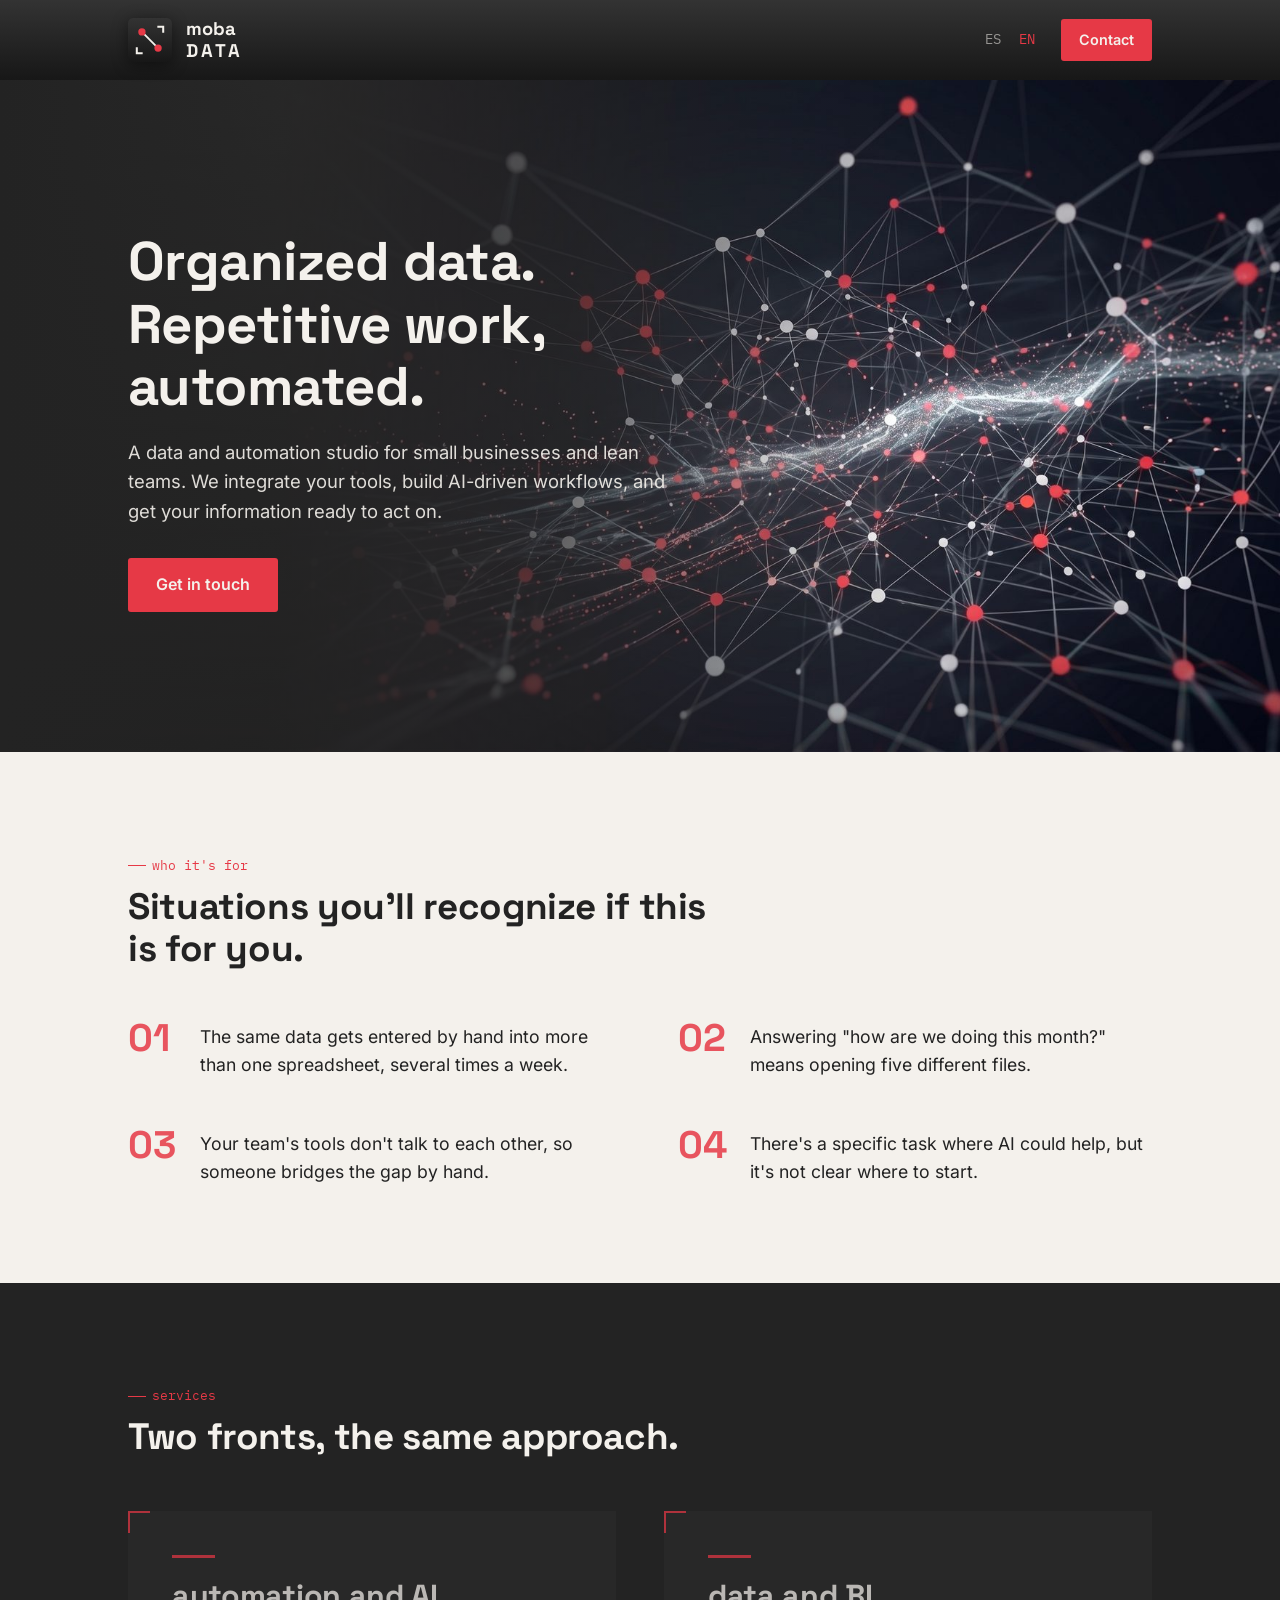
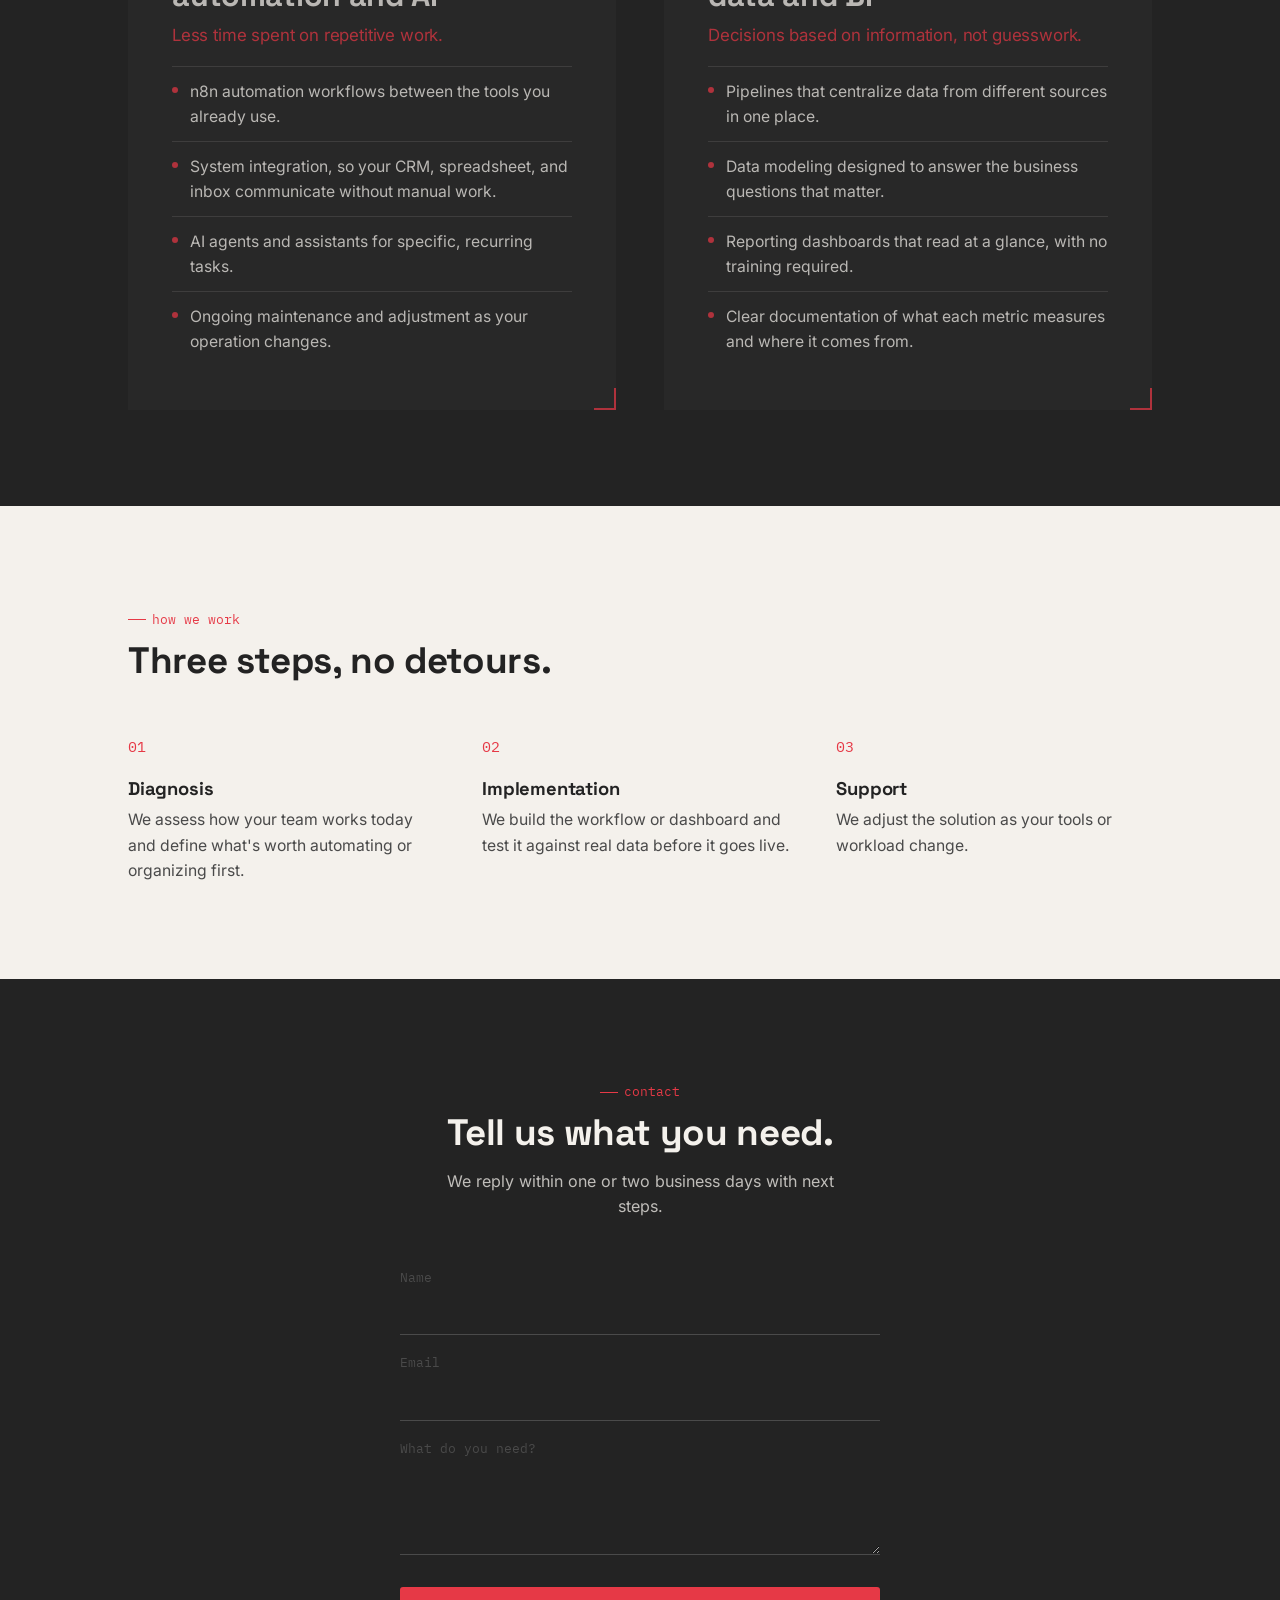
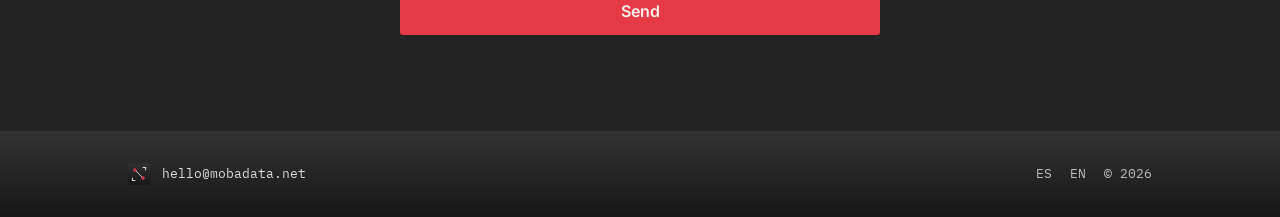
==== en/index.html @ ab628b93 "Initial commit: moba landing page" ====
<!DOCTYPE html>
<html lang="en">
<head>
<meta charset="UTF-8">
<meta name="viewport" content="width=device-width, initial-scale=1.0">
<title>moba — data and automation for small teams</title>
<meta name="description" content="Data and automation studio. n8n workflows, tool integrations, and BI dashboards for small businesses and lean teams.">
<meta property="og:title" content="moba — data and automation for small teams">
<meta property="og:description" content="We organize your data and automate the repetitive parts. Diagnosis, implementation, support.">
<meta property="og:image" content="https://mobadata.net/og-image.png">
<meta property="og:type" content="website">
<meta property="og:locale" content="en_US">
<link rel="canonical" href="https://mobadata.net/en/">
<meta property="og:url" content="https://mobadata.net/en/">
<link rel="alternate" hreflang="en" href="https://mobadata.net/en/">
<link rel="alternate" hreflang="es" href="https://mobadata.net/">
<link rel="alternate" hreflang="x-default" href="https://mobadata.net/">
<link rel="icon" type="image/svg+xml" href="/icons/favicon.svg">
<link rel="icon" type="image/png" sizes="32x32" href="/icons/favicon-32.png">
<link rel="icon" type="image/png" sizes="16x16" href="/icons/favicon-16.png">
<link rel="apple-touch-icon" sizes="180x180" href="/icons/favicon-180.png">
<link rel="stylesheet" href="/styles.css">
</head>
<body>

<header class="site-header">
  <div class="wrap">
    <a href="/en/" class="brand">
      <img src="/icons/moba-icon.svg" alt="">
      <div class="brand-text">
        <span>moba</span>
        <span class="brand-tag">DATA</span>
      </div>
    </a>
    <div class="header-right">
      <nav class="lang-switch" aria-label="Language selector">
        <a href="/">ES</a>
        <a href="/en/" class="active" aria-current="page">EN</a>
      </nav>
      <a href="#contact" class="header-cta">Contact</a>
    </div>
  </div>
</header>

<main>

  <!-- Hero -->
  <section class="hero">
    <div class="wrap">
      <div class="hero-content">
        <h1>Organized data. Repetitive work, automated.</h1>
        <p class="sub">A data and automation studio for small businesses and lean teams. We integrate your tools, build AI-driven workflows, and get your information ready to act on.</p>
        <div class="cta-row">
          <a href="#contact" class="btn-primary">Get in touch</a>
        </div>
      </div>
    </div>
  </section>

  <!-- Who it's for -->
  <section class="section" id="who-its-for">
    <div class="wrap">
      <div class="section-head">
        <span class="mono-label">who it's for</span>
        <h2>Situations you'll recognize if this is for you.</h2>
      </div>
      <div class="symptoms">
        <div class="symptom">
          <span class="num">01</span>
          <p>The same data gets entered by hand into more than one spreadsheet, several times a week.</p>
        </div>
        <div class="symptom">
          <span class="num">02</span>
          <p>Answering "how are we doing this month?" means opening five different files.</p>
        </div>
        <div class="symptom">
          <span class="num">03</span>
          <p>Your team's tools don't talk to each other, so someone bridges the gap by hand.</p>
        </div>
        <div class="symptom">
          <span class="num">04</span>
          <p>There's a specific task where AI could help, but it's not clear where to start.</p>
        </div>
      </div>
    </div>
  </section>

  <!-- Services -->
  <section class="section section-alt" id="services">
    <div class="wrap">
      <div class="section-head">
        <span class="mono-label">services</span>
        <h2>Two fronts, the same approach.</h2>
      </div>
      <div class="services">
        <div class="service-block bracketed">
          <span class="service-tag">automation and AI</span>
          <h3>Less time spent on repetitive work.</h3>
          <ul>
            <li>n8n automation workflows between the tools you already use.</li>
            <li>System integration, so your CRM, spreadsheet, and inbox communicate without manual work.</li>
            <li>AI agents and assistants for specific, recurring tasks.</li>
            <li>Ongoing maintenance and adjustment as your operation changes.</li>
          </ul>
        </div>
        <div class="service-block bracketed">
          <span class="service-tag">data and BI</span>
          <h3>Decisions based on information, not guesswork.</h3>
          <ul>
            <li>Pipelines that centralize data from different sources in one place.</li>
            <li>Data modeling designed to answer the business questions that matter.</li>
            <li>Reporting dashboards that read at a glance, with no training required.</li>
            <li>Clear documentation of what each metric measures and where it comes from.</li>
          </ul>
        </div>
      </div>
    </div>
  </section>

  <!-- How we work -->
  <section class="section" id="how-we-work">
    <div class="wrap">
      <div class="section-head">
        <span class="mono-label">how we work</span>
        <h2>Three steps, no detours.</h2>
      </div>
      <div class="steps">
        <div class="step">
          <h3>Diagnosis</h3>
          <p>We assess how your team works today and define what's worth automating or organizing first.</p>
        </div>
        <div class="step">
          <h3>Implementation</h3>
          <p>We build the workflow or dashboard and test it against real data before it goes live.</p>
        </div>
        <div class="step">
          <h3>Support</h3>
          <p>We adjust the solution as your tools or workload change.</p>
        </div>
      </div>
    </div>
  </section>

  <!-- Contact -->
  <section class="section section-alt" id="contact">
    <div class="wrap contact-grid">
      <div class="section-head">
        <span class="mono-label">contact</span>
        <h2>Tell us what you need.</h2>
        <p style="margin-top: 14px; color: var(--bone); opacity: 0.75; max-width: 42ch;">We reply within one or two business days with next steps.</p>
      </div>
      <form class="contact-form" action="https://formspree.io/f/your-form-id" method="POST">
        <div class="form-field">
          <label for="name">Name</label>
          <input type="text" id="name" name="name" required>
        </div>
        <div class="form-field">
          <label for="email">Email</label>
          <input type="email" id="email" name="email" required>
        </div>
        <div class="form-field">
          <label for="message">What do you need?</label>
          <textarea id="message" name="message" required></textarea>
        </div>
        <button type="submit" class="btn-primary">Send</button>
      </form>
    </div>
  </section>

</main>

<footer class="site-footer">
  <div class="wrap">
    <div class="footer-left">
      <img src="/icons/moba-icon.svg" alt="moba">
      <span>hello@mobadata.net</span>
    </div>
    <div class="footer-right">
      <a href="/">ES</a>
      <a href="/en/">EN</a>
      <span>© 2026</span>
    </div>
  </div>
</footer>


</body>
</html>
---- styles.css ----
/* ===================================================================
   moba — estudio de datos y automatización
   Design tokens per brand brief. Self-hosted fonts, no external calls.
=================================================================== */

@font-face {
  font-family: "Space Grotesk";
  src: url("/fonts/SpaceGrotesk-Medium.woff2") format("woff2");
  font-weight: 500;
  font-style: normal;
  font-display: swap;
}
@font-face {
  font-family: "Space Grotesk";
  src: url("/fonts/SpaceGrotesk-Bold.woff2") format("woff2");
  font-weight: 700;
  font-style: normal;
  font-display: swap;
}
@font-face {
  font-family: "Inter";
  src: url("/fonts/Inter-Regular.woff2") format("woff2");
  font-weight: 400;
  font-style: normal;
  font-display: swap;
}
@font-face {
  font-family: "Inter";
  src: url("/fonts/Inter-Semibold.woff2") format("woff2");
  font-weight: 600;
  font-style: normal;
  font-display: swap;
}
@font-face {
  font-family: "IBM Plex Mono";
  src: url("/fonts/IBMPlexMono-Regular.woff2") format("woff2");
  font-weight: 400;
  font-style: normal;
  font-display: swap;
}

:root {
  --carbon: #232323;
  --grad-top: #333333;
  --grad-bottom: #171717;
  --bone: #F4F1EC;
  --red: #E63946;
  --red-hover: #C1121F;
  --gray: #4A4A4A;

  --font-display: "Space Grotesk", sans-serif;
  --font-body: "Inter", sans-serif;
  --font-mono: "IBM Plex Mono", monospace;

  --max-w: 1120px;
  --pad: clamp(20px, 5vw, 48px);
}

*, *::before, *::after { box-sizing: border-box; }

html {
  scroll-behavior: smooth;
}

@media (prefers-reduced-motion: reduce) {
  html { scroll-behavior: auto; }
  *, *::before, *::after {
    animation-duration: 0.01ms !important;
    animation-iteration-count: 1 !important;
    transition-duration: 0.01ms !important;
    scroll-behavior: auto !important;
  }
}

body {
  margin: 0;
  background: var(--bone);
  color: var(--carbon);
  font-family: var(--font-body);
  font-weight: 400;
  line-height: 1.6;
  -webkit-font-smoothing: antialiased;
}

h1, h2, h3 {
  font-family: var(--font-display);
  font-weight: 700;
  line-height: 1.15;
  margin: 0;
  letter-spacing: -0.01em;
}

p { margin: 0; }

a {
  color: inherit;
  text-decoration: none;
}

img, svg { display: block; max-width: 100%; }

button {
  font-family: inherit;
  cursor: pointer;
}

.wrap {
  max-width: var(--max-w);
  margin: 0 auto;
  padding-left: var(--pad);
  padding-right: var(--pad);
}

.mono-label {
  font-family: var(--font-mono);
  font-size: 0.8rem;
  color: var(--red);
  display: inline-flex;
  align-items: center;
  gap: 0.5em;
}

.mono-label::before {
  content: "";
  width: 1.4em;
  height: 1px;
  background: var(--red);
  display: inline-block;
}

/* ---------- corner-bracket device ----------
   Echoes the icon's own corner brackets. Used to frame
   key blocks instead of card borders/shadows. */
.bracketed {
  position: relative;
  padding: clamp(28px, 4vw, 44px);
}
.bracketed::before,
.bracketed::after {
  content: "";
  position: absolute;
  width: 22px;
  height: 22px;
  border: 2px solid var(--red);
  transition: border-color 0.2s ease;
}
.bracketed::before {
  top: 0;
  left: 0;
  border-right: none;
  border-bottom: none;
}
.bracketed::after {
  bottom: 0;
  right: 0;
  border-left: none;
  border-top: none;
}

/* ---------- header ---------- */
.site-header {
  background: linear-gradient(180deg, var(--grad-top), var(--grad-bottom));
  color: var(--bone);
  position: sticky;
  top: 0;
  z-index: 40;
}

.site-header .wrap {
  display: flex;
  align-items: center;
  justify-content: space-between;
  padding-top: 18px;
  padding-bottom: 18px;
}

.brand {
  display: flex;
  align-items: center;
  gap: 14px;
}

.brand img {
  width: 44px;
  height: 44px;
  filter: drop-shadow(0 3px 8px rgba(0, 0, 0, 0.45));
}

.brand-text {
  display: flex;
  flex-direction: column;
  line-height: 1.1;
}

.brand-text span {
  font-family: var(--font-display);
  font-weight: 700;
  font-size: 1.15rem;
  color: var(--bone);
}

.brand-tag {
  font-family: var(--font-mono);
  font-weight: 400;
  font-size: 0.62rem;
  letter-spacing: 0.16em;
  color: var(--red);
  margin-top: 2px;
}

.header-right {
  display: flex;
  align-items: center;
  gap: 20px;
}

.lang-switch {
  font-family: var(--font-mono);
  font-size: 0.85rem;
  display: flex;
  gap: 6px;
  color: var(--bone);
}

.lang-switch a {
  padding: 2px 6px;
  opacity: 0.55;
  transition: opacity 0.15s;
}

.lang-switch a.active {
  opacity: 1;
  color: var(--red);
}

.lang-switch a:hover { opacity: 1; }

.header-cta {
  font-family: var(--font-body);
  font-weight: 600;
  font-size: 0.9rem;
  background: var(--red);
  color: var(--bone);
  padding: 9px 18px;
  border-radius: 3px;
  transition: background 0.15s;
  white-space: nowrap;
}

.header-cta:hover { background: var(--red-hover); }

/* ---------- hero ---------- */
.hero {
  background-color: var(--carbon);
  background-image:
    linear-gradient(90deg, var(--carbon) 0%, rgba(35,35,35,0.55) 45%, rgba(35,35,35,0) 70%),
    url('/images/hero-bg.jpg');
  background-size: cover;
  background-position: center right;
  background-repeat: no-repeat;
  color: var(--bone);
  padding: clamp(72px, 12vw, 150px) 0 clamp(80px, 11vw, 150px);
  min-height: clamp(420px, 60vw, 640px);
  display: flex;
  align-items: center;
}

.hero .wrap {
  width: 100%;
}

.hero-content {
  max-width: 640px;
}

.hero h1 {
  font-size: clamp(2.1rem, 4.6vw, 3.4rem);
  color: var(--bone);
  max-width: 15ch;
}

.hero .sub {
  margin-top: 20px;
  font-size: 1.15rem;
  color: var(--bone);
  opacity: 0.9;
  max-width: 46ch;
  font-weight: 400;
}

.hero .cta-row {
  margin-top: 32px;
  display: flex;
  gap: 16px;
  flex-wrap: wrap;
}

.btn-primary {
  background: var(--red);
  color: var(--bone);
  font-family: var(--font-body);
  font-weight: 600;
  font-size: 1rem;
  padding: 14px 28px;
  border-radius: 3px;
  border: none;
  display: inline-block;
  transition: background 0.15s;
}

.btn-primary:hover { background: var(--red-hover); }

@media (max-width: 720px) {
  .hero {
    background-image:
      linear-gradient(180deg, rgba(35,35,35,0.35) 0%, var(--carbon) 78%),
      url('/images/hero-bg-mobile.jpg');
    background-position: center top;
    min-height: unset;
    padding-top: clamp(48px, 14vw, 80px);
  }
  .hero-content { max-width: 100%; }
}

/* ---------- generic section ---------- */
.section {
  padding: clamp(56px, 8vw, 96px) 0;
}

.section-head {
  max-width: 60ch;
  margin-bottom: clamp(32px, 5vw, 52px);
}

.section-head h2 {
  font-size: clamp(1.6rem, 3.2vw, 2.3rem);
  margin-top: 10px;
}

.section-alt {
  background: var(--carbon);
  color: var(--bone);
}

.section-alt .mono-label { color: var(--red); }

/* ---------- para quién es ---------- */
.symptoms {
  display: grid;
  grid-template-columns: repeat(2, 1fr);
  gap: clamp(28px, 4vw, 56px) clamp(40px, 6vw, 80px);
}

.symptom {
  position: relative;
  padding-left: clamp(52px, 6vw, 72px);
}

.symptom p {
  font-size: 1.1rem;
  line-height: 1.6;
  color: var(--carbon);
}

.symptom .num {
  font-family: var(--font-display);
  font-weight: 700;
  color: var(--red);
  font-size: clamp(1.8rem, 3vw, 2.4rem);
  line-height: 1;
  position: absolute;
  left: 0;
  top: -0.1em;
  opacity: 0.85;
}

@media (max-width: 640px) {
  .symptoms { grid-template-columns: 1fr; gap: 32px; }
}

/* ---------- servicios ---------- */
.services {
  display: grid;
  grid-template-columns: 1fr 1fr;
  gap: clamp(28px, 4vw, 48px);
}

.service-block {
  background: #2a2a2a;
  color: var(--bone);
  opacity: 0.72;
  transition: opacity 0.2s ease, background-color 0.2s ease, transform 0.2s ease;
}

.services:hover .service-block {
  opacity: 0.55;
}

.services .service-block:hover {
  opacity: 1;
  background: #333333;
  transform: translateY(-2px);
}

.service-block:hover::before,
.service-block:hover::after {
  border-color: var(--red-hover);
}

.service-block .service-tag {
  font-family: var(--font-display);
  font-weight: 700;
  font-size: clamp(1.5rem, 2.4vw, 1.9rem);
  color: var(--bone);
  display: block;
  margin-bottom: 6px;
  letter-spacing: -0.01em;
}

.service-block .service-tag::before {
  content: "";
  width: 1.4em;
  height: 3px;
  background: var(--red);
  display: block;
  margin-bottom: 14px;
}

.service-block h3 {
  font-size: 1.05rem;
  font-weight: 500;
  font-family: var(--font-body);
  color: var(--red);
  margin-bottom: 4px;
}

.service-block ul {
  list-style: none;
  margin: 20px 0 0;
  padding: 0;
}

.service-block li {
  padding: 12px 0;
  border-top: 1px solid rgba(244, 241, 236, 0.15);
  font-size: 0.98rem;
  display: flex;
  gap: 12px;
}

.service-block li::before {
  content: "";
  width: 6px;
  height: 6px;
  border-radius: 50%;
  background: var(--red);
  flex-shrink: 0;
  margin-top: 8px;
}

@media (max-width: 800px) {
  .services { grid-template-columns: 1fr; }
}

/* ---------- cómo se trabaja ---------- */
.steps {
  display: grid;
  grid-template-columns: repeat(3, 1fr);
  gap: clamp(24px, 3vw, 40px);
  counter-reset: step;
}

.step {
  position: relative;
  padding-top: 44px;
}

.step::before {
  counter-increment: step;
  content: counter(step, decimal-leading-zero);
  font-family: var(--font-mono);
  color: var(--red);
  font-size: 0.95rem;
  position: absolute;
  top: 0;
  left: 0;
}

.step h3 {
  font-size: 1.15rem;
  margin-bottom: 8px;
}

.step p { color: var(--gray); font-size: 0.98rem; }

@media (max-width: 720px) {
  .steps { grid-template-columns: 1fr; gap: 28px; }
}

/* ---------- contacto ---------- */
.contact-grid {
  display: flex;
  flex-direction: column;
  align-items: center;
  text-align: center;
}

.contact-grid .section-head {
  margin-bottom: clamp(32px, 5vw, 48px);
  max-width: 60ch;
}

.contact-grid .section-head p {
  margin-left: auto;
  margin-right: auto;
}

.contact-form {
  max-width: 480px;
  width: 100%;
  text-align: left;
}

.form-field {
  margin-bottom: 18px;
}

.form-field label {
  display: block;
  font-family: var(--font-mono);
  font-size: 0.8rem;
  color: var(--gray);
  margin-bottom: 6px;
}

.form-field input,
.form-field textarea {
  width: 100%;
  background: transparent;
  border: none;
  border-bottom: 1px solid var(--gray);
  padding: 10px 2px;
  font-family: var(--font-body);
  font-size: 1rem;
  color: var(--carbon);
  border-radius: 0;
}

.form-field textarea { min-height: 90px; resize: vertical; }

.form-field input:focus,
.form-field textarea:focus {
  outline: none;
  border-bottom-color: var(--red);
}

.contact-form .btn-primary {
  margin-top: 6px;
  border: none;
  width: 100%;
}

/* ---------- footer ---------- */
.site-footer {
  background: linear-gradient(180deg, var(--grad-top), var(--grad-bottom));
  color: var(--bone);
  padding: 32px 0;
}

.site-footer .wrap {
  display: flex;
  align-items: center;
  justify-content: space-between;
  flex-wrap: wrap;
  gap: 16px;
  font-family: var(--font-mono);
  font-size: 0.82rem;
}

.footer-left {
  display: flex;
  align-items: center;
  gap: 12px;
  opacity: 0.9;
}

.footer-left img { width: 22px; height: 22px; }

.footer-right {
  display: flex;
  align-items: center;
  gap: 18px;
  opacity: 0.75;
}

.footer-right a:hover { color: var(--red); opacity: 1; }

/* ---------- focus states ---------- */
a:focus-visible,
button:focus-visible,
summary:focus-visible,
input:focus-visible,
textarea:focus-visible {
  outline: 2px solid var(--red);
  outline-offset: 2px;
}
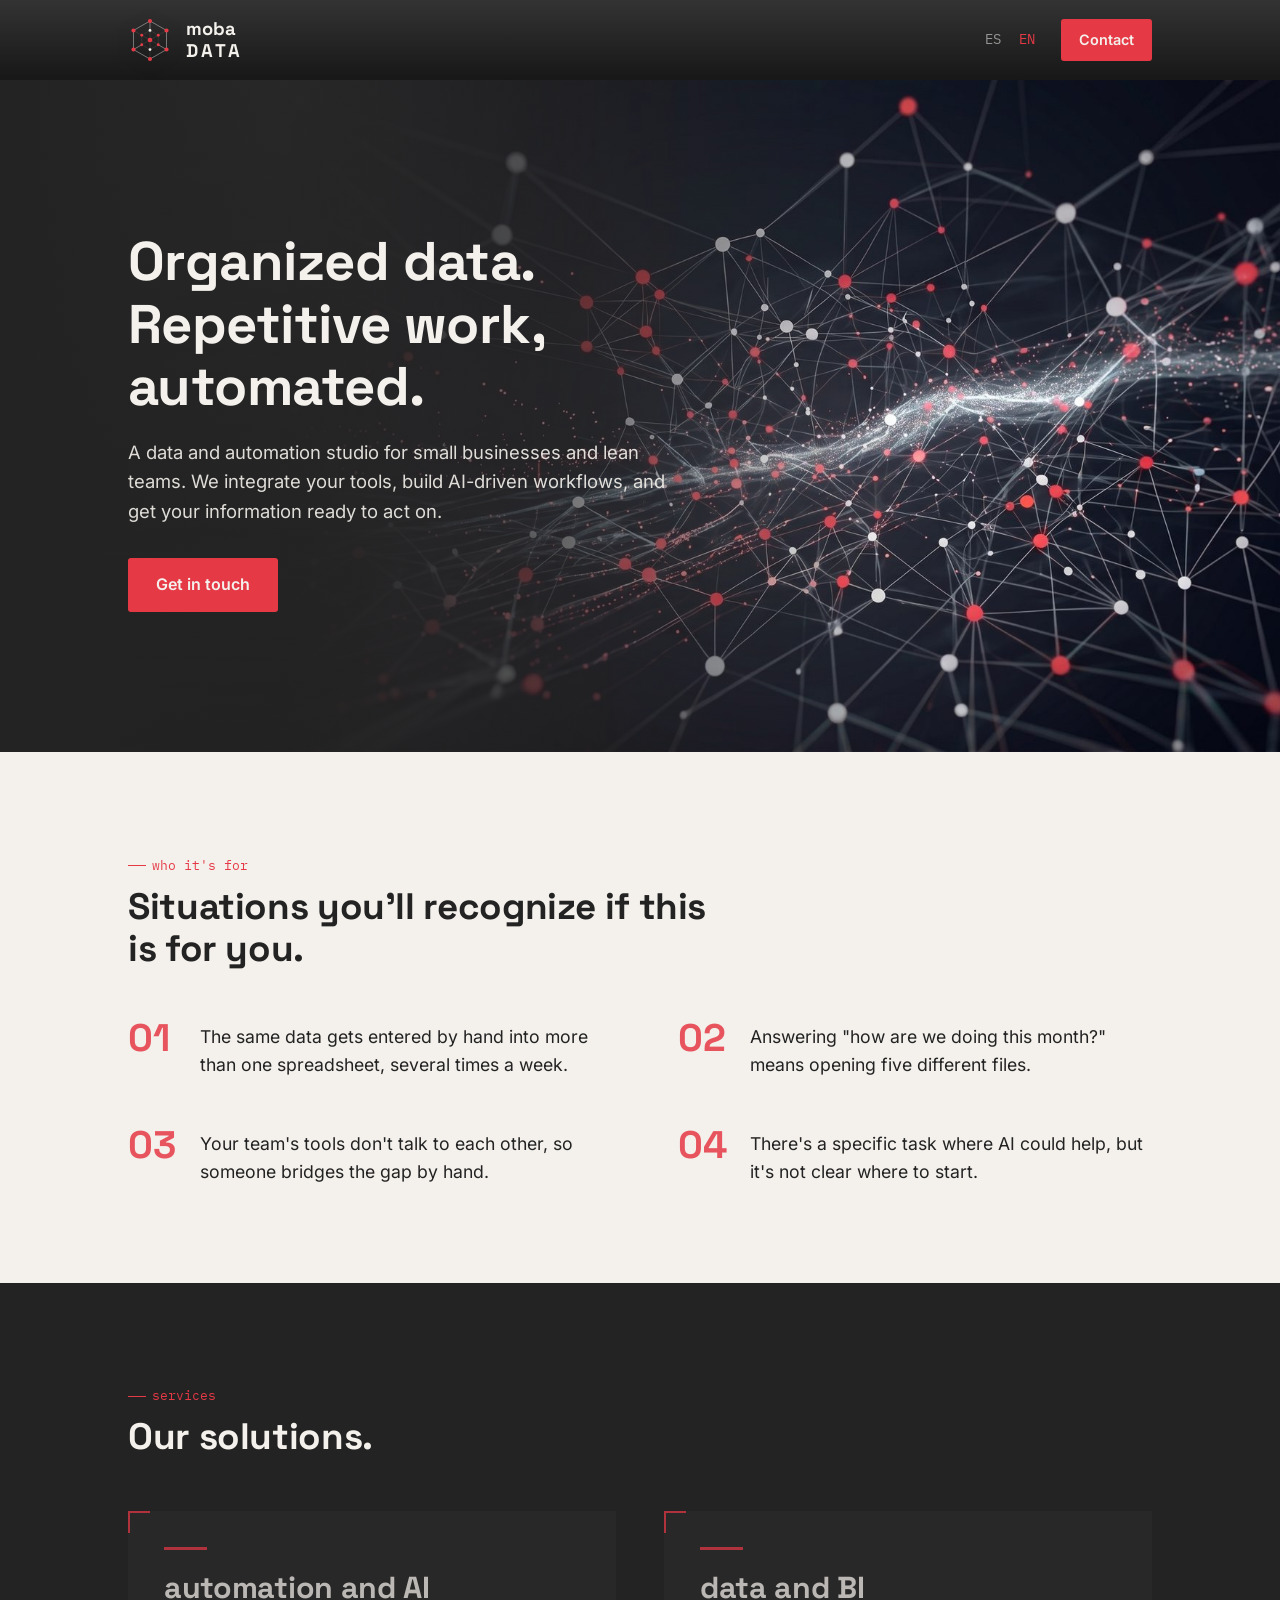
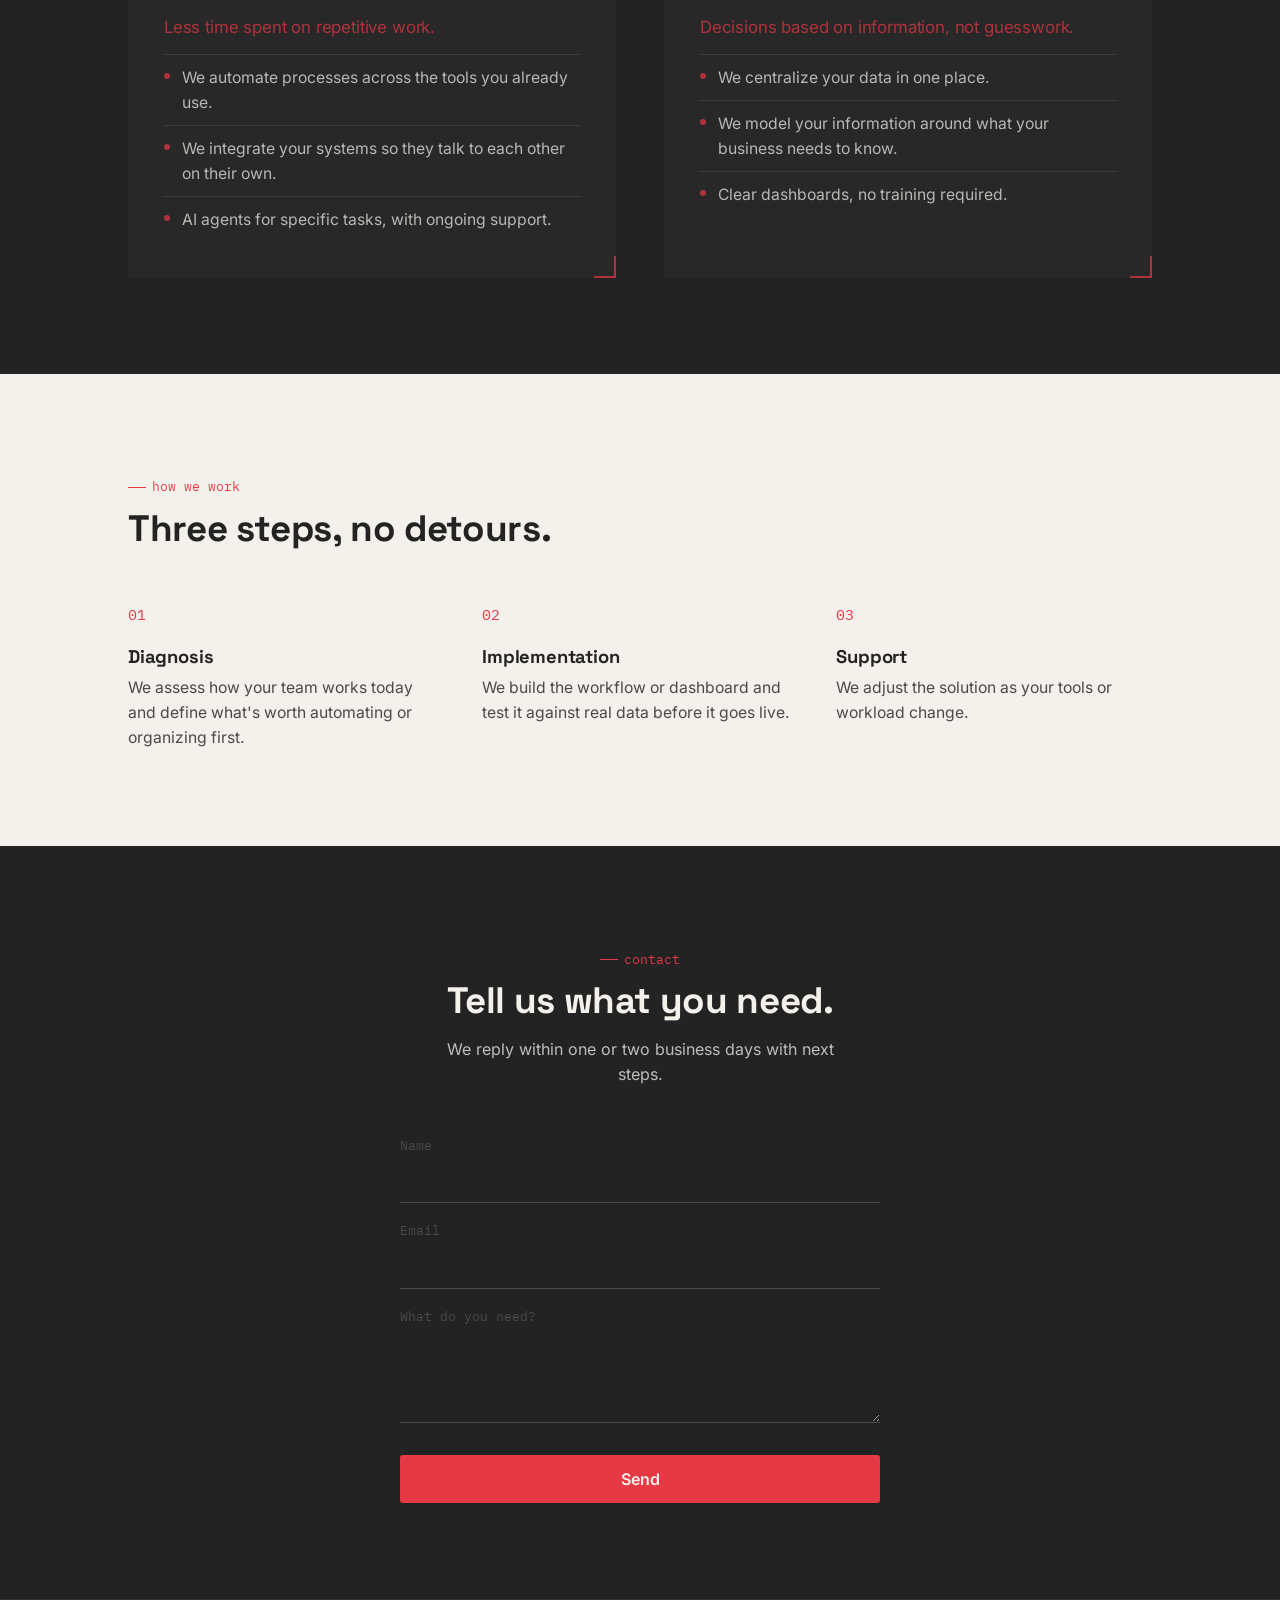
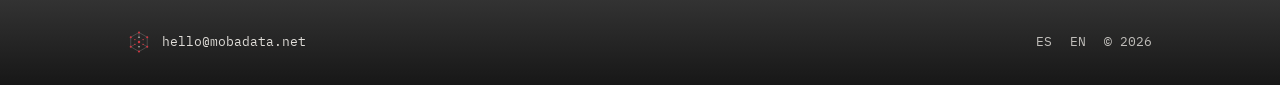
==== commit 1dc4007c: "Rework services copy: succinct, tool-agnostic; tighten card layout" ====
--- a/en/index.html
+++ b/en/index.html
@@ -90,27 +90,25 @@
     <div class="wrap">
       <div class="section-head">
         <span class="mono-label">services</span>
-        <h2>Two fronts, the same approach.</h2>
+        <h2>Our solutions.</h2>
       </div>
       <div class="services">
         <div class="service-block bracketed">
           <span class="service-tag">automation and AI</span>
           <h3>Less time spent on repetitive work.</h3>
           <ul>
-            <li>n8n automation workflows between the tools you already use.</li>
-            <li>System integration, so your CRM, spreadsheet, and inbox communicate without manual work.</li>
-            <li>AI agents and assistants for specific, recurring tasks.</li>
-            <li>Ongoing maintenance and adjustment as your operation changes.</li>
+            <li>We automate processes across the tools you already use.</li>
+            <li>We integrate your systems so they talk to each other on their own.</li>
+            <li>AI agents for specific tasks, with ongoing support.</li>
           </ul>
         </div>
         <div class="service-block bracketed">
           <span class="service-tag">data and BI</span>
           <h3>Decisions based on information, not guesswork.</h3>
           <ul>
-            <li>Pipelines that centralize data from different sources in one place.</li>
-            <li>Data modeling designed to answer the business questions that matter.</li>
-            <li>Reporting dashboards that read at a glance, with no training required.</li>
-            <li>Clear documentation of what each metric measures and where it comes from.</li>
+            <li>We centralize your data in one place.</li>
+            <li>We model your information around what your business needs to know.</li>
+            <li>Clear dashboards, no training required.</li>
           </ul>
         </div>
       </div>
--- a/styles.css
+++ b/styles.css
@@ -389,6 +389,7 @@
   background: #2a2a2a;
   color: var(--bone);
   opacity: 0.72;
+  padding: clamp(24px, 3.2vw, 36px);
   transition: opacity 0.2s ease, background-color 0.2s ease, transform 0.2s ease;
 }
 
@@ -436,12 +437,12 @@
 
 .service-block ul {
   list-style: none;
-  margin: 20px 0 0;
+  margin: 16px 0 0;
   padding: 0;
 }
 
 .service-block li {
-  padding: 12px 0;
+  padding: 10px 0;
   border-top: 1px solid rgba(244, 241, 236, 0.15);
   font-size: 0.98rem;
   display: flex;
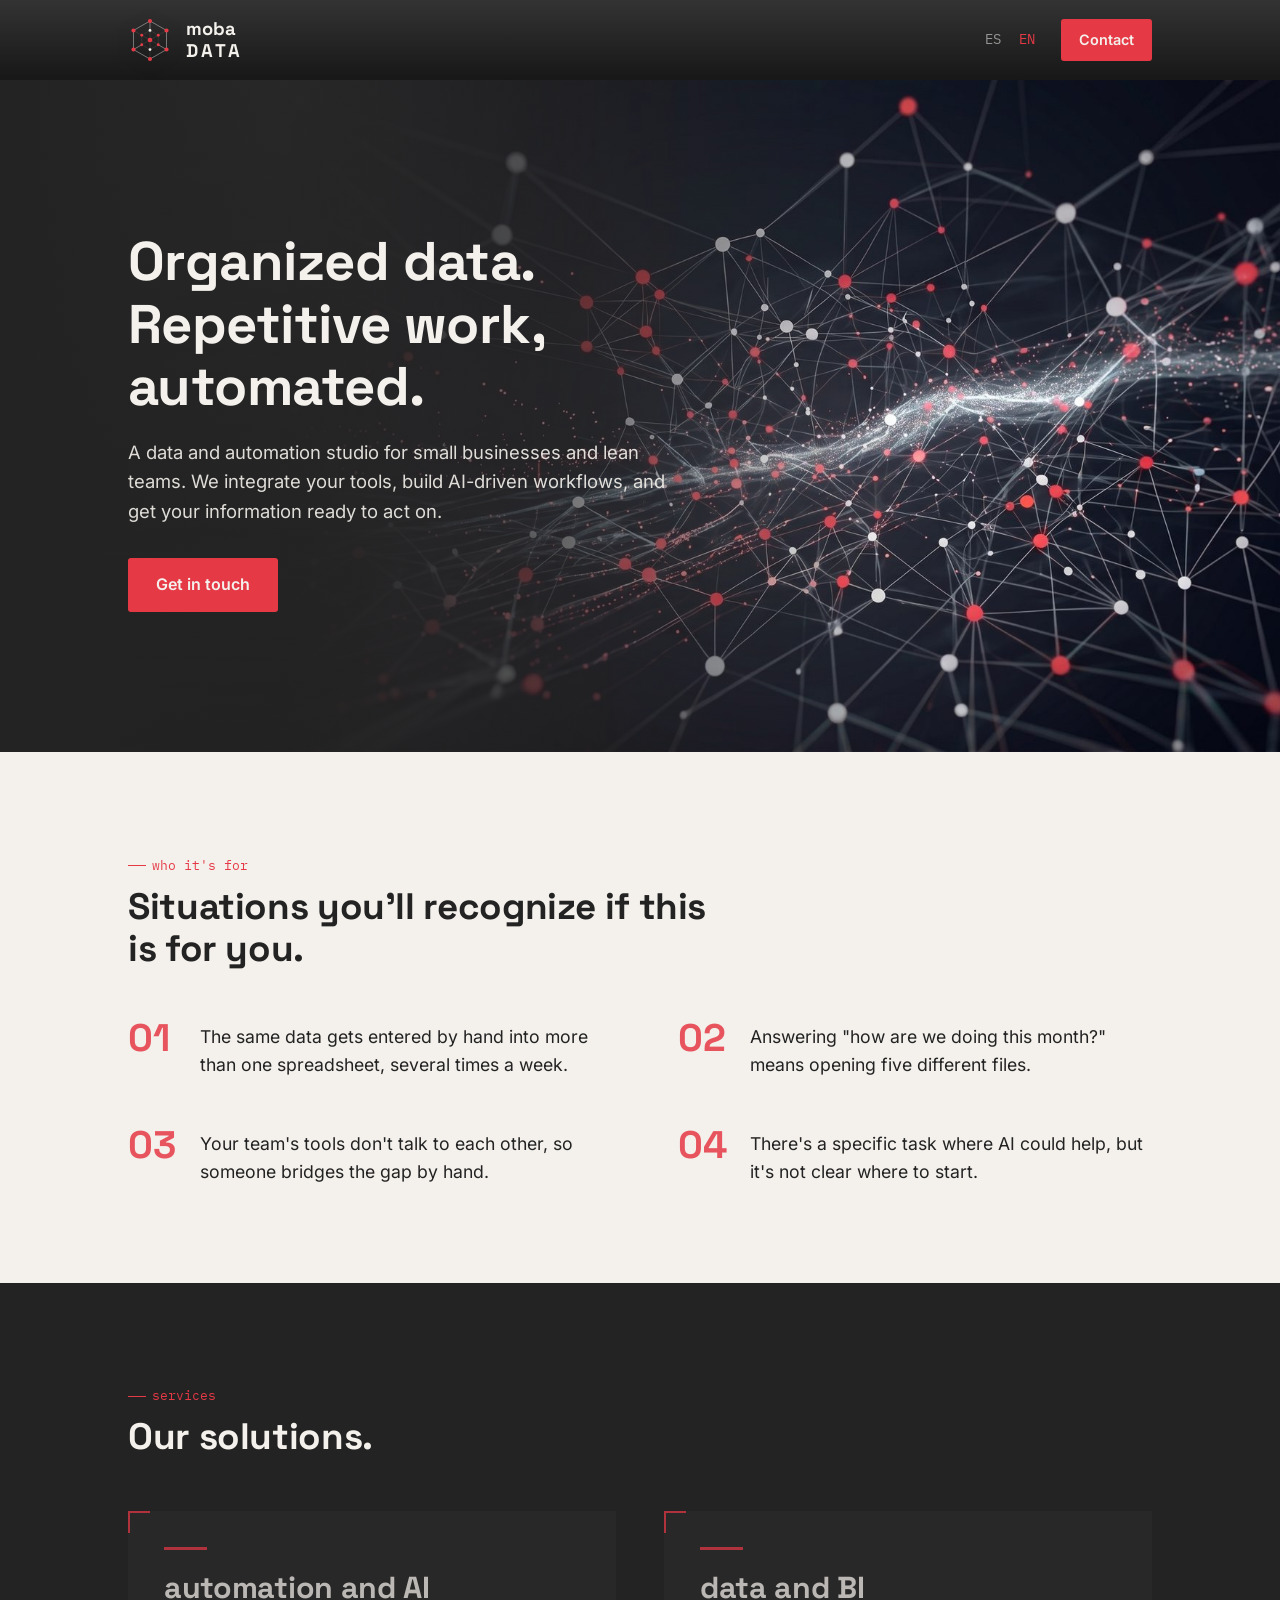
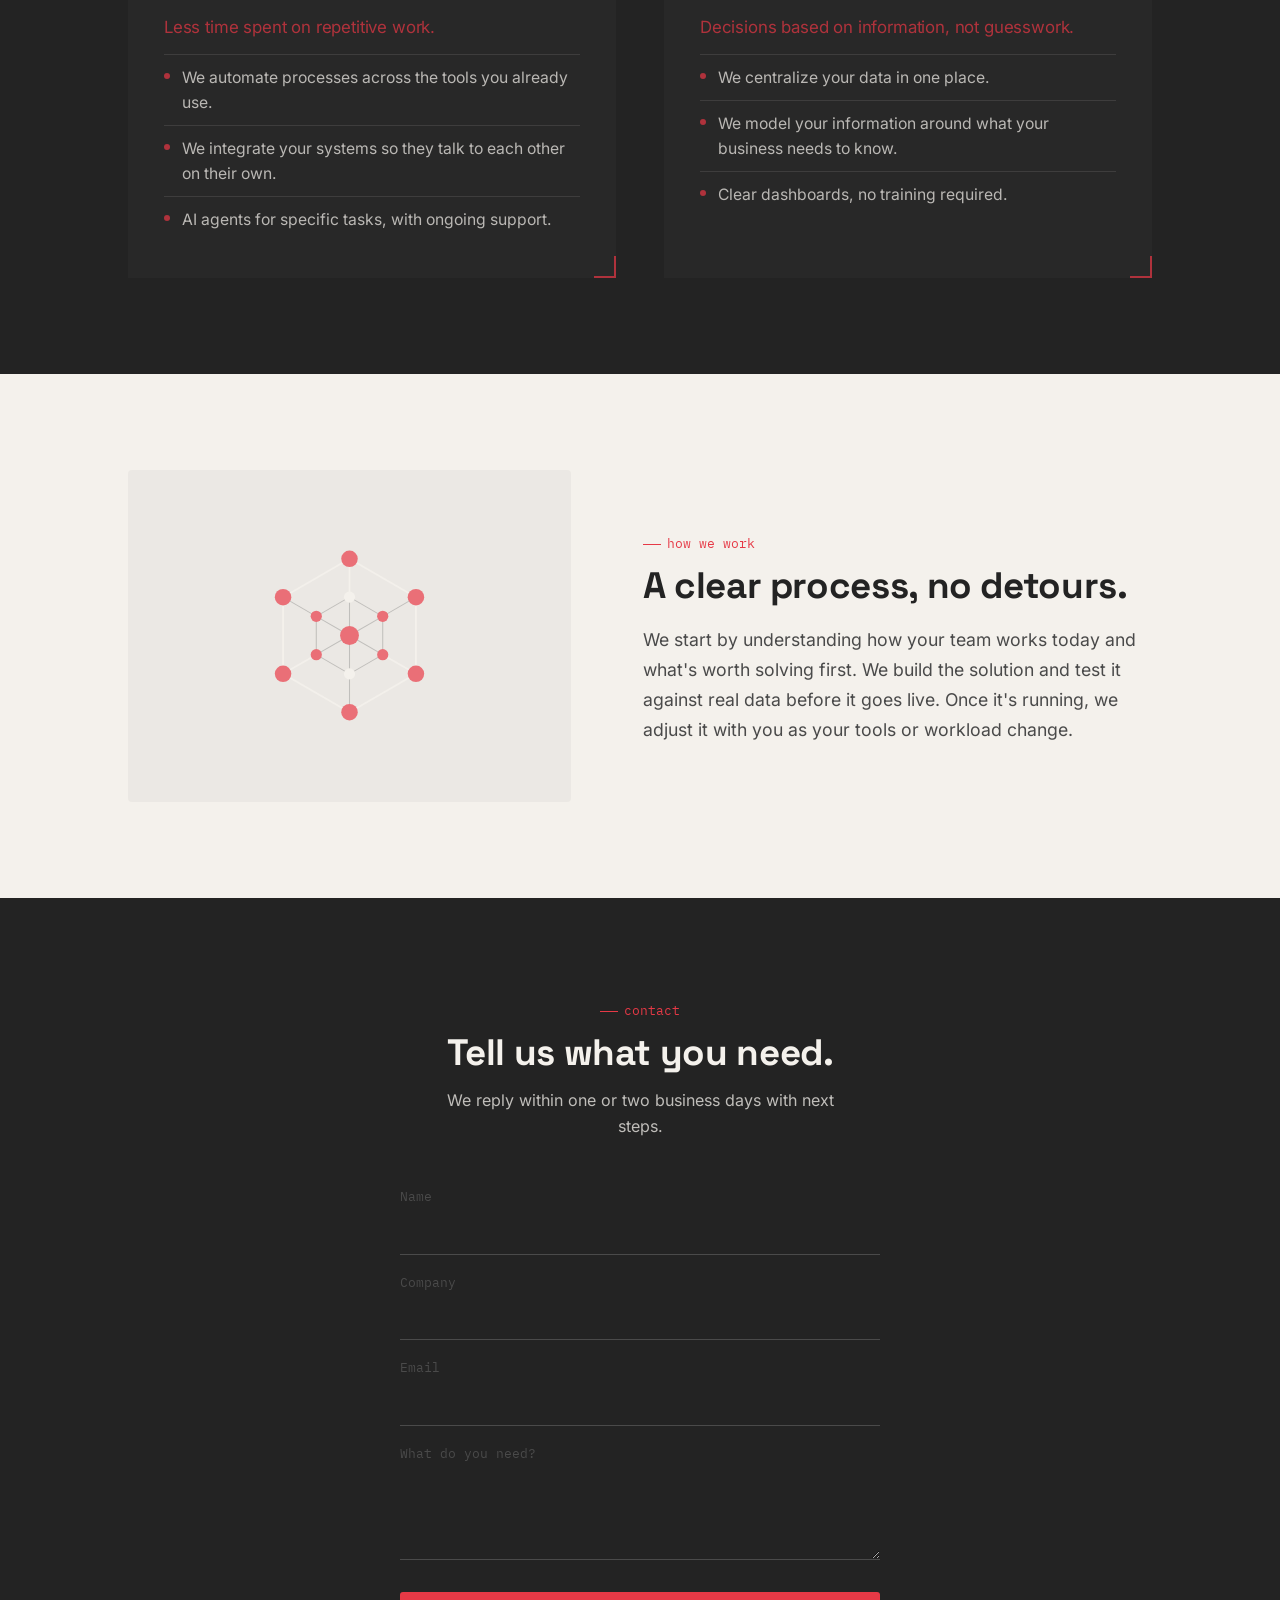
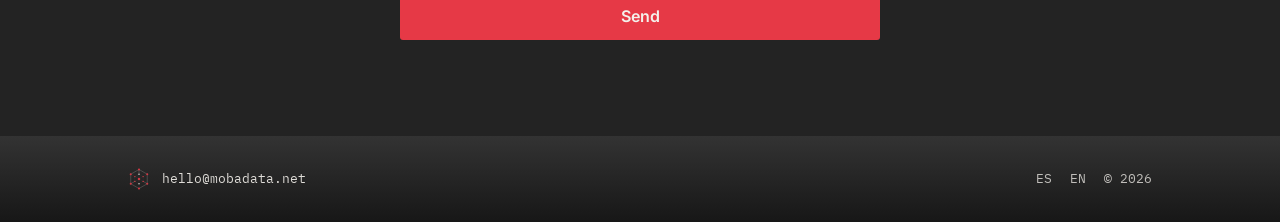
==== commit 01fbcfdb: "Add company field to contact form; rework 'how we work' into two-column layout with placeholder for " ====
--- a/en/index.html
+++ b/en/index.html
@@ -118,22 +118,12 @@
   <!-- How we work -->
   <section class="section" id="how-we-work">
     <div class="wrap">
-      <div class="section-head">
-        <span class="mono-label">how we work</span>
-        <h2>Three steps, no detours.</h2>
-      </div>
-      <div class="steps">
-        <div class="step">
-          <h3>Diagnosis</h3>
-          <p>We assess how your team works today and define what's worth automating or organizing first.</p>
-        </div>
-        <div class="step">
-          <h3>Implementation</h3>
-          <p>We build the workflow or dashboard and test it against real data before it goes live.</p>
-        </div>
-        <div class="step">
-          <h3>Support</h3>
-          <p>We adjust the solution as your tools or workload change.</p>
+      <div class="process">
+        <div class="process-media" aria-hidden="true"><!-- swap for an <img> once the image is in --></div>
+        <div class="process-copy">
+          <span class="mono-label">how we work</span>
+          <h2>A clear process, no detours.</h2>
+          <p>We start by understanding how your team works today and what's worth solving first. We build the solution and test it against real data before it goes live. Once it's running, we adjust it with you as your tools or workload change.</p>
         </div>
       </div>
     </div>
@@ -151,6 +141,10 @@
         <div class="form-field">
           <label for="name">Name</label>
           <input type="text" id="name" name="name" required>
+        </div>
+        <div class="form-field">
+          <label for="company">Company</label>
+          <input type="text" id="company" name="company" required>
         </div>
         <div class="form-field">
           <label for="email">Email</label>
--- a/styles.css
+++ b/styles.css
@@ -464,38 +464,38 @@
 }
 
 /* ---------- cómo se trabaja ---------- */
-.steps {
+.process {
   display: grid;
-  grid-template-columns: repeat(3, 1fr);
-  gap: clamp(24px, 3vw, 40px);
-  counter-reset: step;
-}
-
-.step {
-  position: relative;
-  padding-top: 44px;
-}
-
-.step::before {
-  counter-increment: step;
-  content: counter(step, decimal-leading-zero);
-  font-family: var(--font-mono);
-  color: var(--red);
-  font-size: 0.95rem;
-  position: absolute;
-  top: 0;
-  left: 0;
-}
-
-.step h3 {
-  font-size: 1.15rem;
-  margin-bottom: 8px;
-}
-
-.step p { color: var(--gray); font-size: 0.98rem; }
-
-@media (max-width: 720px) {
-  .steps { grid-template-columns: 1fr; gap: 28px; }
+  grid-template-columns: 1fr 1.15fr;
+  gap: clamp(32px, 6vw, 72px);
+  align-items: center;
+}
+
+.process-media {
+  aspect-ratio: 4 / 3;
+  border-radius: 4px;
+  background:
+    url('/icons/moba-icon.svg') center / 40% no-repeat,
+    rgba(35, 35, 35, 0.05);
+  opacity: 0.7;
+}
+
+.process-copy h2 {
+  font-size: clamp(1.6rem, 3.2vw, 2.3rem);
+  margin-top: 10px;
+}
+
+.process-copy p {
+  margin-top: 18px;
+  font-size: 1.1rem;
+  line-height: 1.7;
+  color: var(--gray);
+  max-width: 56ch;
+}
+
+@media (max-width: 800px) {
+  .process { grid-template-columns: 1fr; }
+  .process-media { order: -1; }
 }
 
 /* ---------- contacto ---------- */
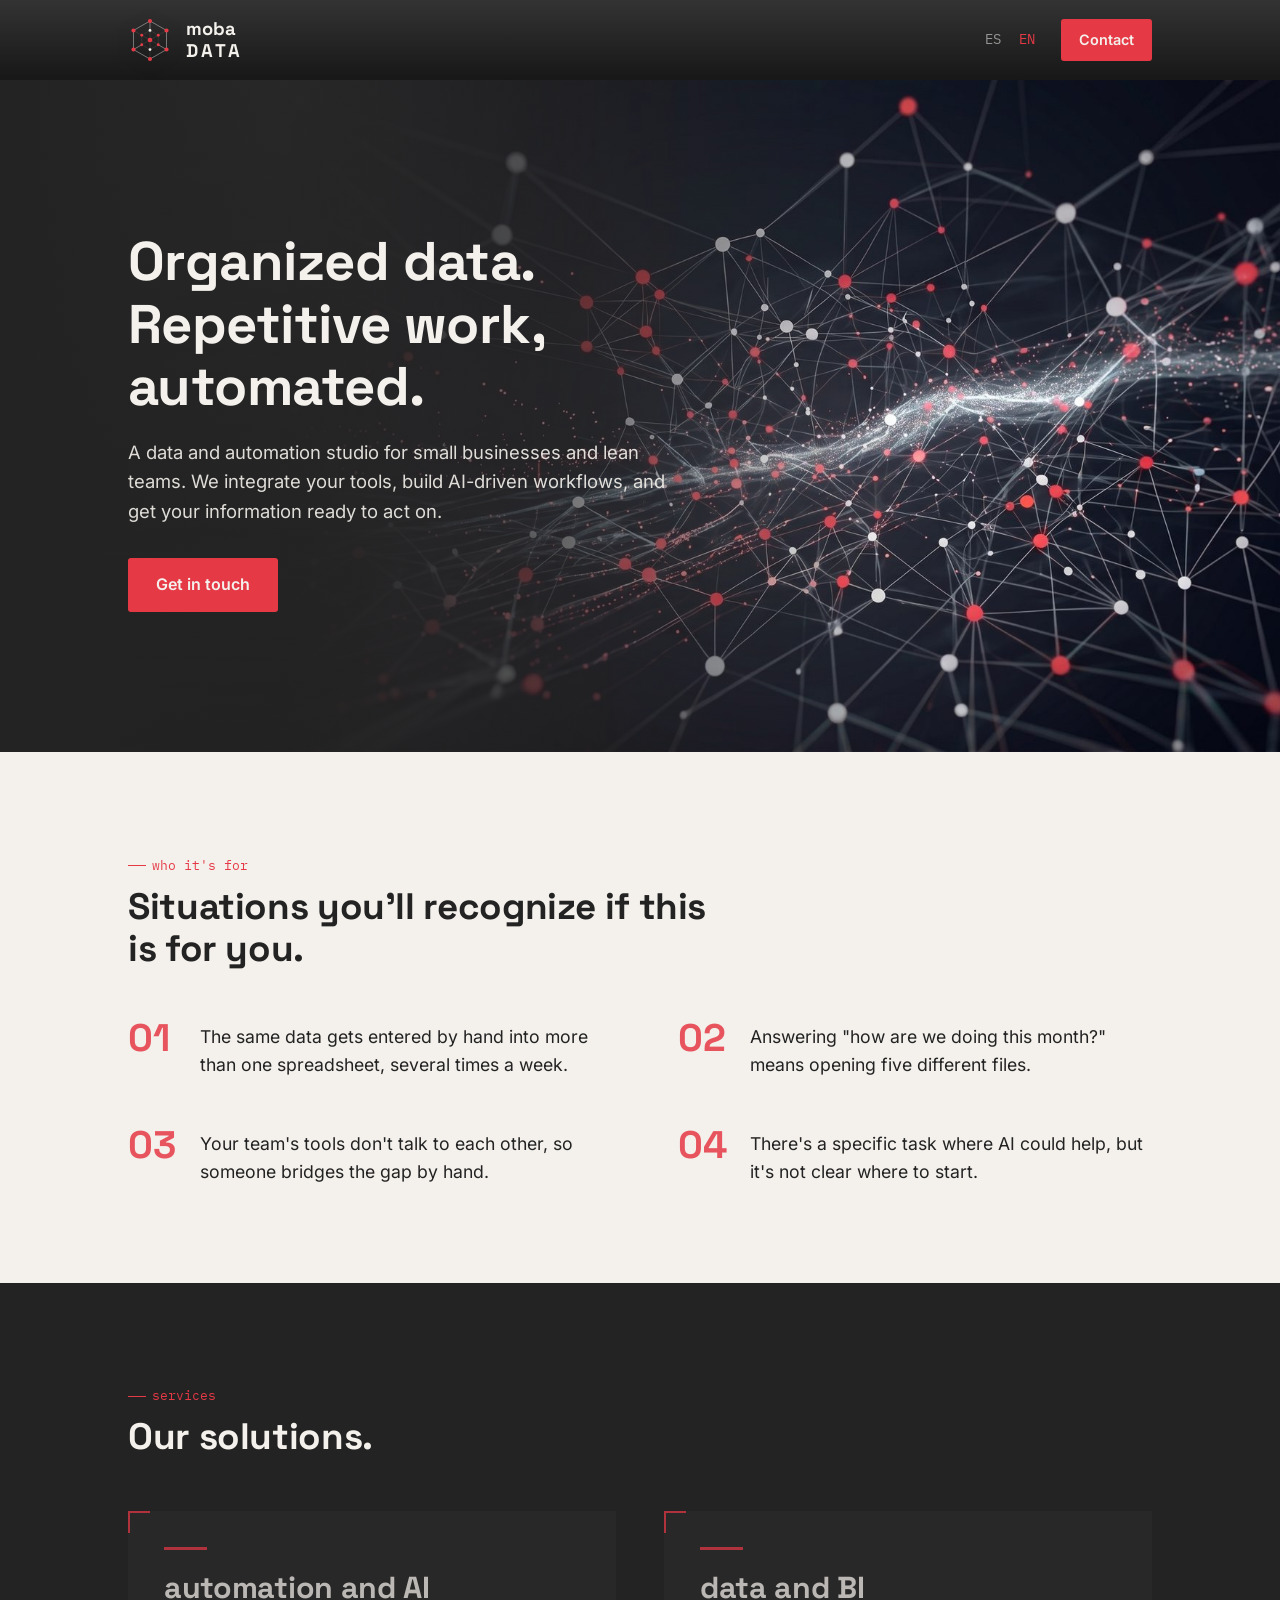
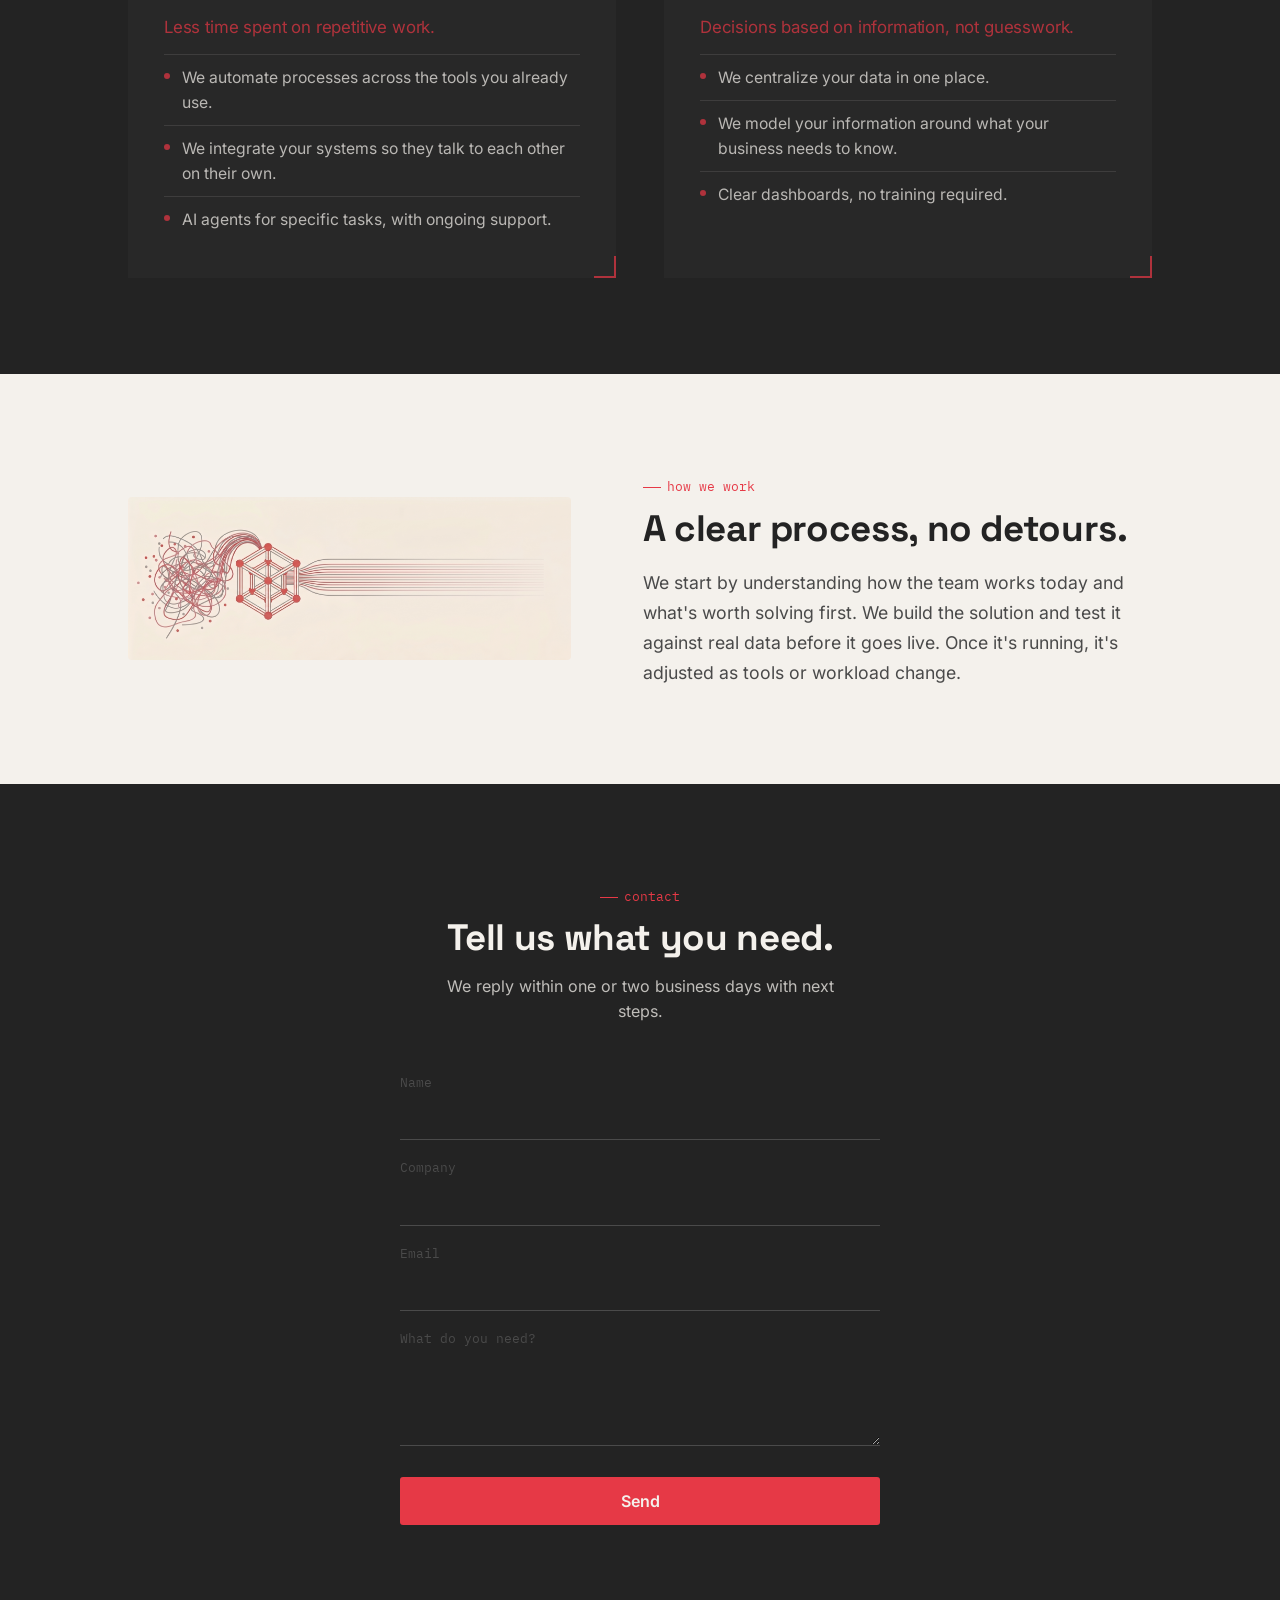
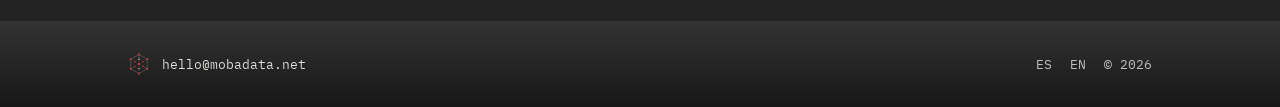
==== commit 2fdb95ef: "Add how-we-work image, formalize ES copy, fix favicon contrast with dark backdrop" ====
--- a/en/index.html
+++ b/en/index.html
@@ -119,11 +119,13 @@
   <section class="section" id="how-we-work">
     <div class="wrap">
       <div class="process">
-        <div class="process-media" aria-hidden="true"><!-- swap for an <img> once the image is in --></div>
+        <div class="process-media">
+          <img src="/images/how-we-work.jpg" alt="From data disorder to a connected, organized system.">
+        </div>
         <div class="process-copy">
           <span class="mono-label">how we work</span>
           <h2>A clear process, no detours.</h2>
-          <p>We start by understanding how your team works today and what's worth solving first. We build the solution and test it against real data before it goes live. Once it's running, we adjust it with you as your tools or workload change.</p>
+          <p>We start by understanding how the team works today and what's worth solving first. We build the solution and test it against real data before it goes live. Once it's running, it's adjusted as tools or workload change.</p>
         </div>
       </div>
     </div>
--- a/styles.css
+++ b/styles.css
@@ -471,13 +471,10 @@
   align-items: center;
 }
 
-.process-media {
-  aspect-ratio: 4 / 3;
+.process-media img {
+  width: 100%;
+  height: auto;
   border-radius: 4px;
-  background:
-    url('/icons/moba-icon.svg') center / 40% no-repeat,
-    rgba(35, 35, 35, 0.05);
-  opacity: 0.7;
 }
 
 .process-copy h2 {
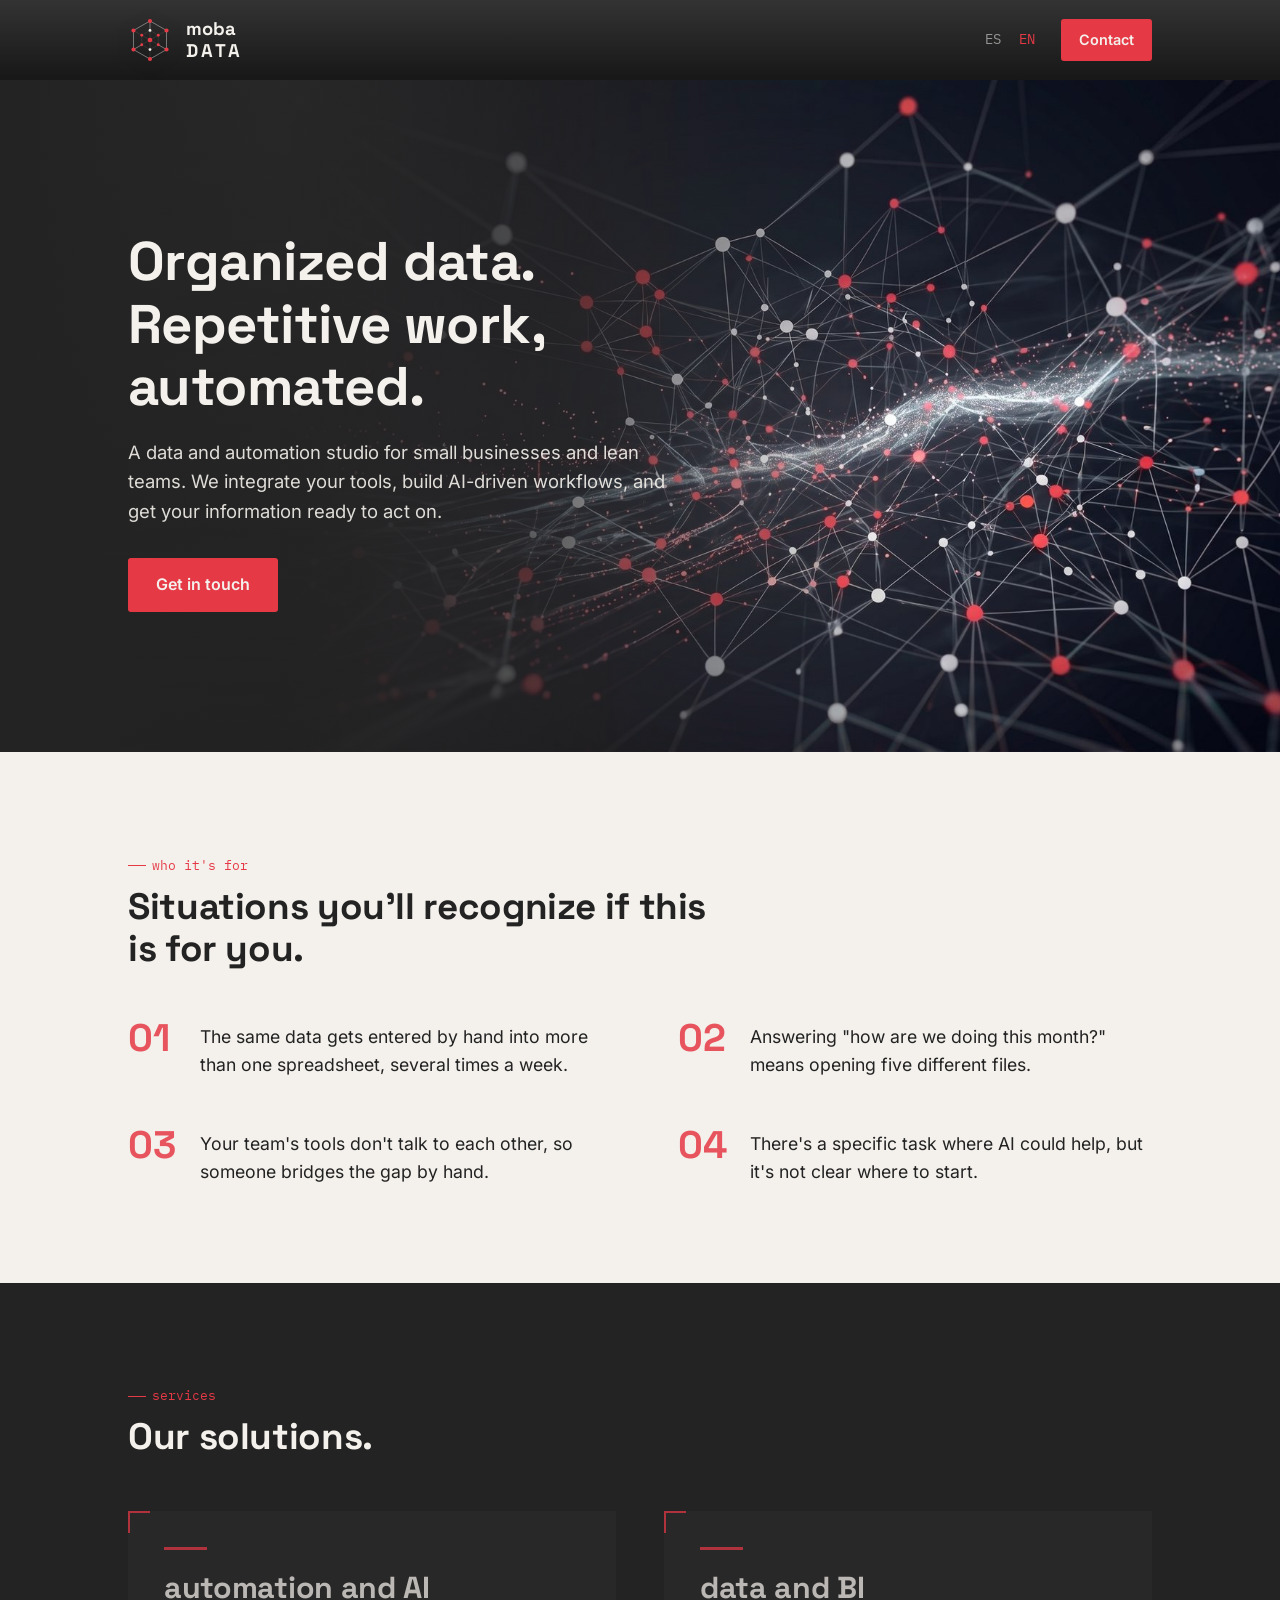
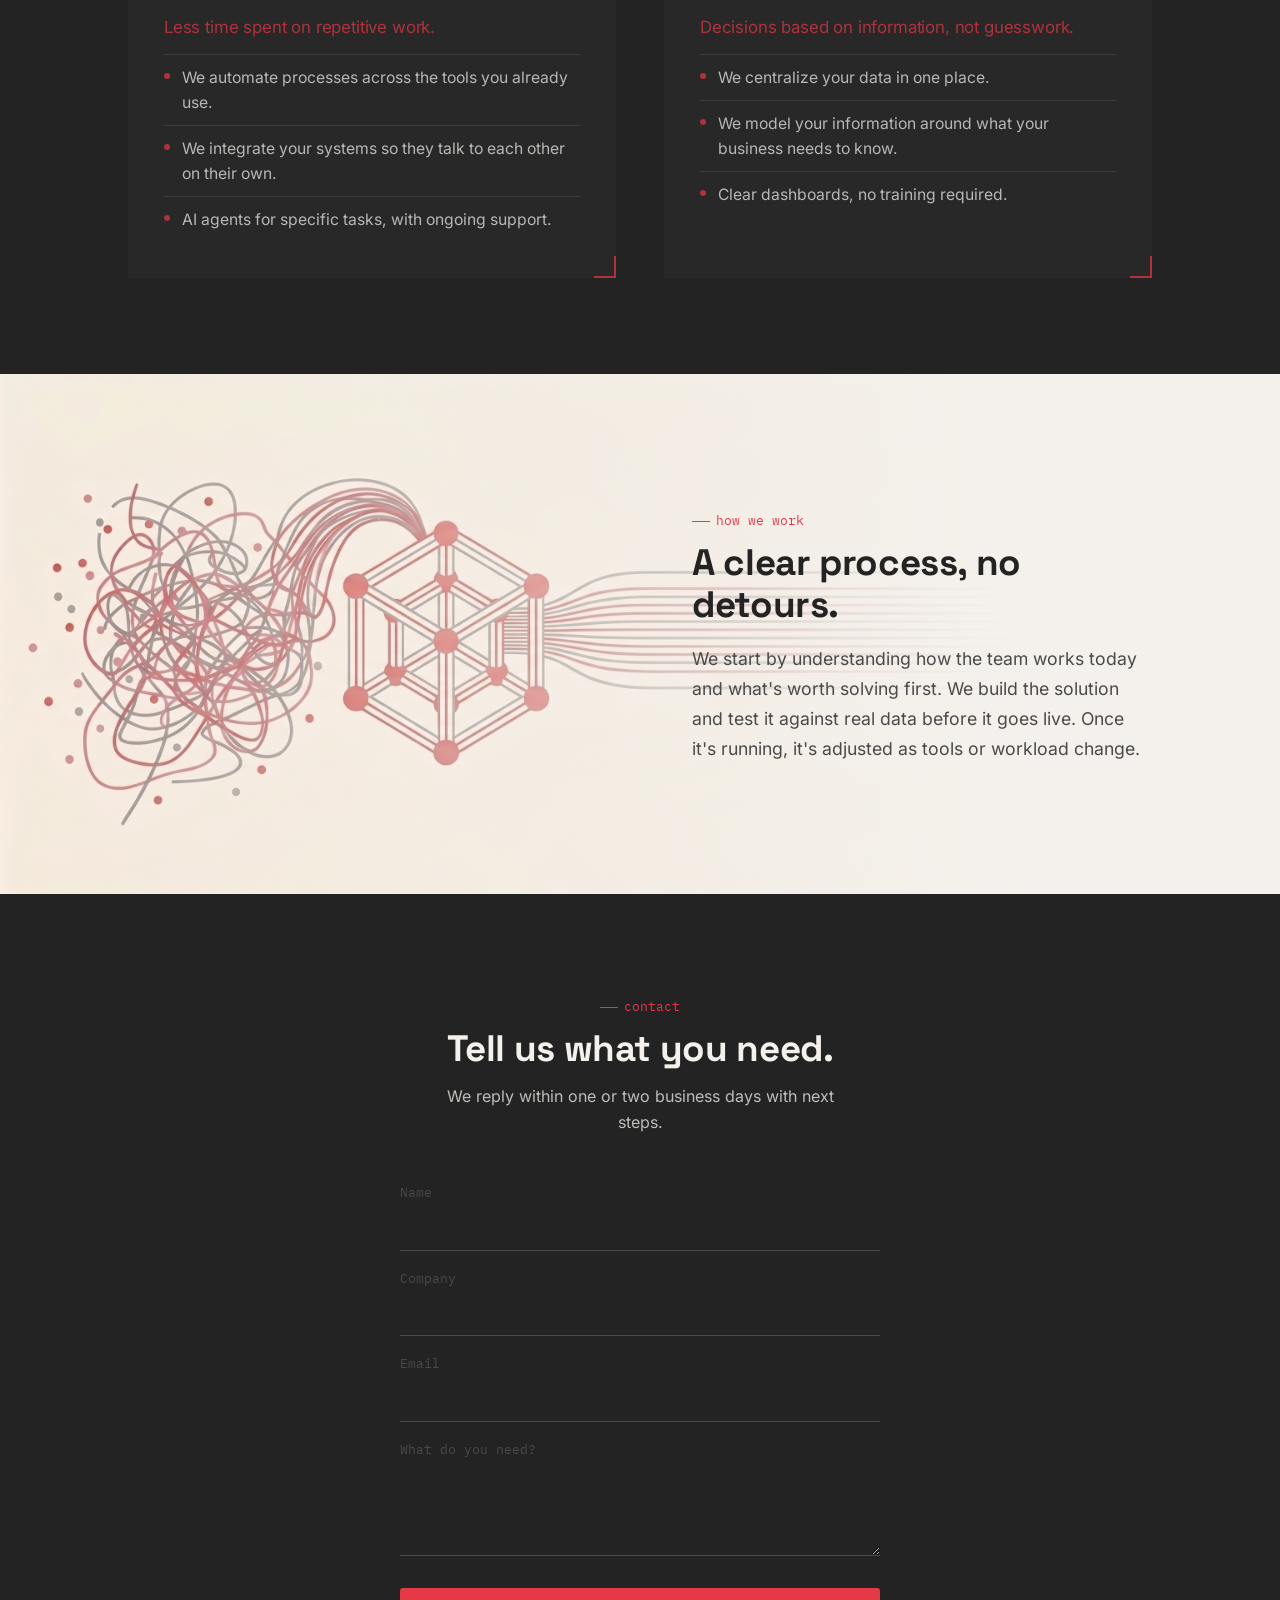
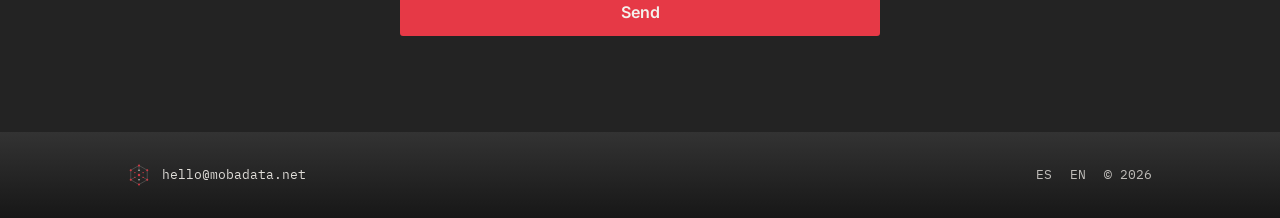
==== commit 09adcb8d: "Make how-we-work image full-bleed with text overlaid, mirroring hero style" ====
--- a/en/index.html
+++ b/en/index.html
@@ -116,17 +116,12 @@
   </section>
 
   <!-- How we work -->
-  <section class="section" id="how-we-work">
+  <section class="section process-section" id="how-we-work">
     <div class="wrap">
-      <div class="process">
-        <div class="process-media">
-          <img src="/images/how-we-work.jpg" alt="From data disorder to a connected, organized system.">
-        </div>
-        <div class="process-copy">
-          <span class="mono-label">how we work</span>
-          <h2>A clear process, no detours.</h2>
-          <p>We start by understanding how the team works today and what's worth solving first. We build the solution and test it against real data before it goes live. Once it's running, it's adjusted as tools or workload change.</p>
-        </div>
+      <div class="process-copy">
+        <span class="mono-label">how we work</span>
+        <h2>A clear process, no detours.</h2>
+        <p>We start by understanding how the team works today and what's worth solving first. We build the solution and test it against real data before it goes live. Once it's running, it's adjusted as tools or workload change.</p>
       </div>
     </div>
   </section>
--- a/styles.css
+++ b/styles.css
@@ -464,17 +464,24 @@
 }
 
 /* ---------- cómo se trabaja ---------- */
-.process {
-  display: grid;
-  grid-template-columns: 1fr 1.15fr;
-  gap: clamp(32px, 6vw, 72px);
-  align-items: center;
-}
-
-.process-media img {
-  width: 100%;
-  height: auto;
-  border-radius: 4px;
+.process-section {
+  background-color: var(--bone);
+  background-image:
+    linear-gradient(90deg, rgba(244,241,236,0) 0%, rgba(244,241,236,0.6) 55%, var(--bone) 80%),
+    url('/images/how-we-work.jpg');
+  background-size: cover;
+  background-position: center left;
+  background-repeat: no-repeat;
+  min-height: clamp(380px, 42vw, 520px);
+  display: flex;
+  align-items: center;
+}
+
+.process-section .wrap { width: 100%; }
+
+.process-copy {
+  max-width: 46ch;
+  margin-left: auto;
 }
 
 .process-copy h2 {
@@ -487,12 +494,18 @@
   font-size: 1.1rem;
   line-height: 1.7;
   color: var(--gray);
-  max-width: 56ch;
-}
-
-@media (max-width: 800px) {
-  .process { grid-template-columns: 1fr; }
-  .process-media { order: -1; }
+}
+
+@media (max-width: 720px) {
+  .process-section {
+    background-image:
+      linear-gradient(180deg, rgba(244,241,236,0.4) 0%, var(--bone) 80%),
+      url('/images/how-we-work.jpg');
+    background-position: center top;
+    min-height: unset;
+    padding: clamp(48px, 14vw, 80px) 0;
+  }
+  .process-copy { max-width: 100%; margin-left: 0; }
 }
 
 /* ---------- contacto ---------- */
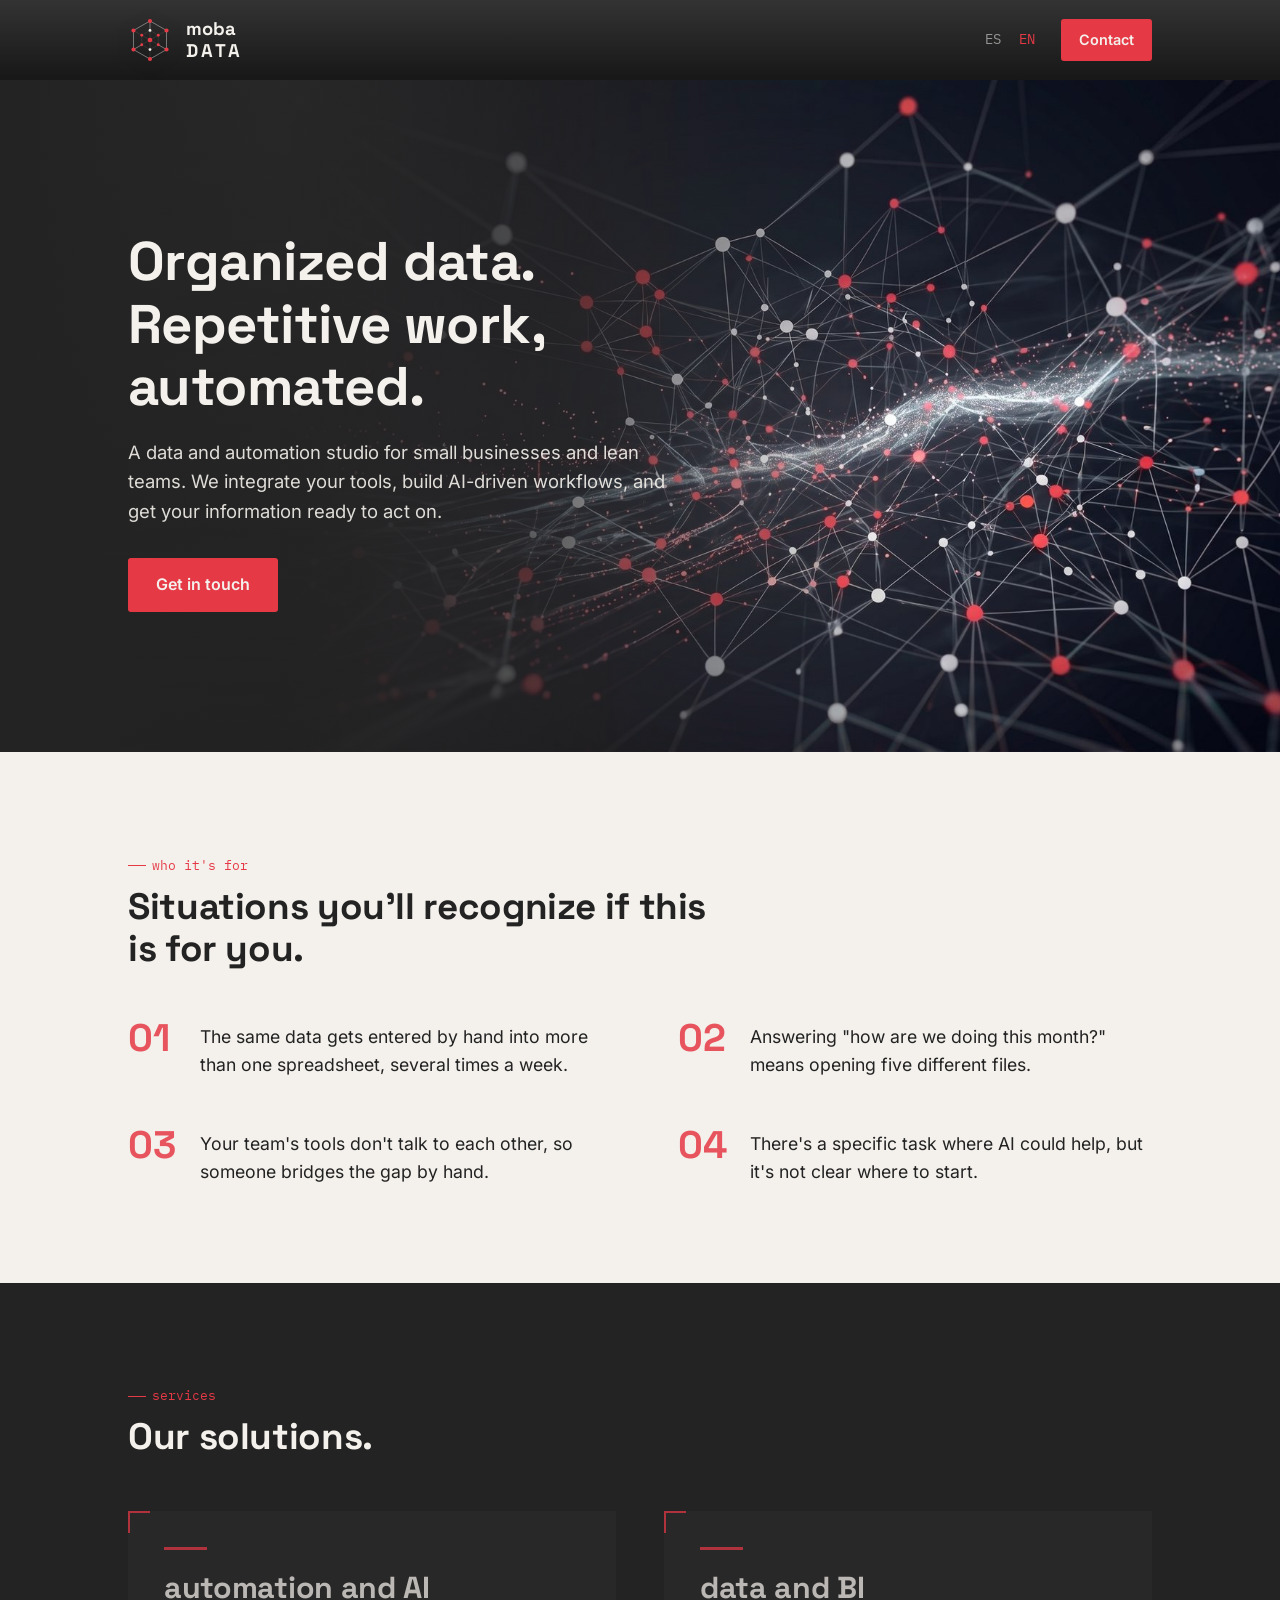
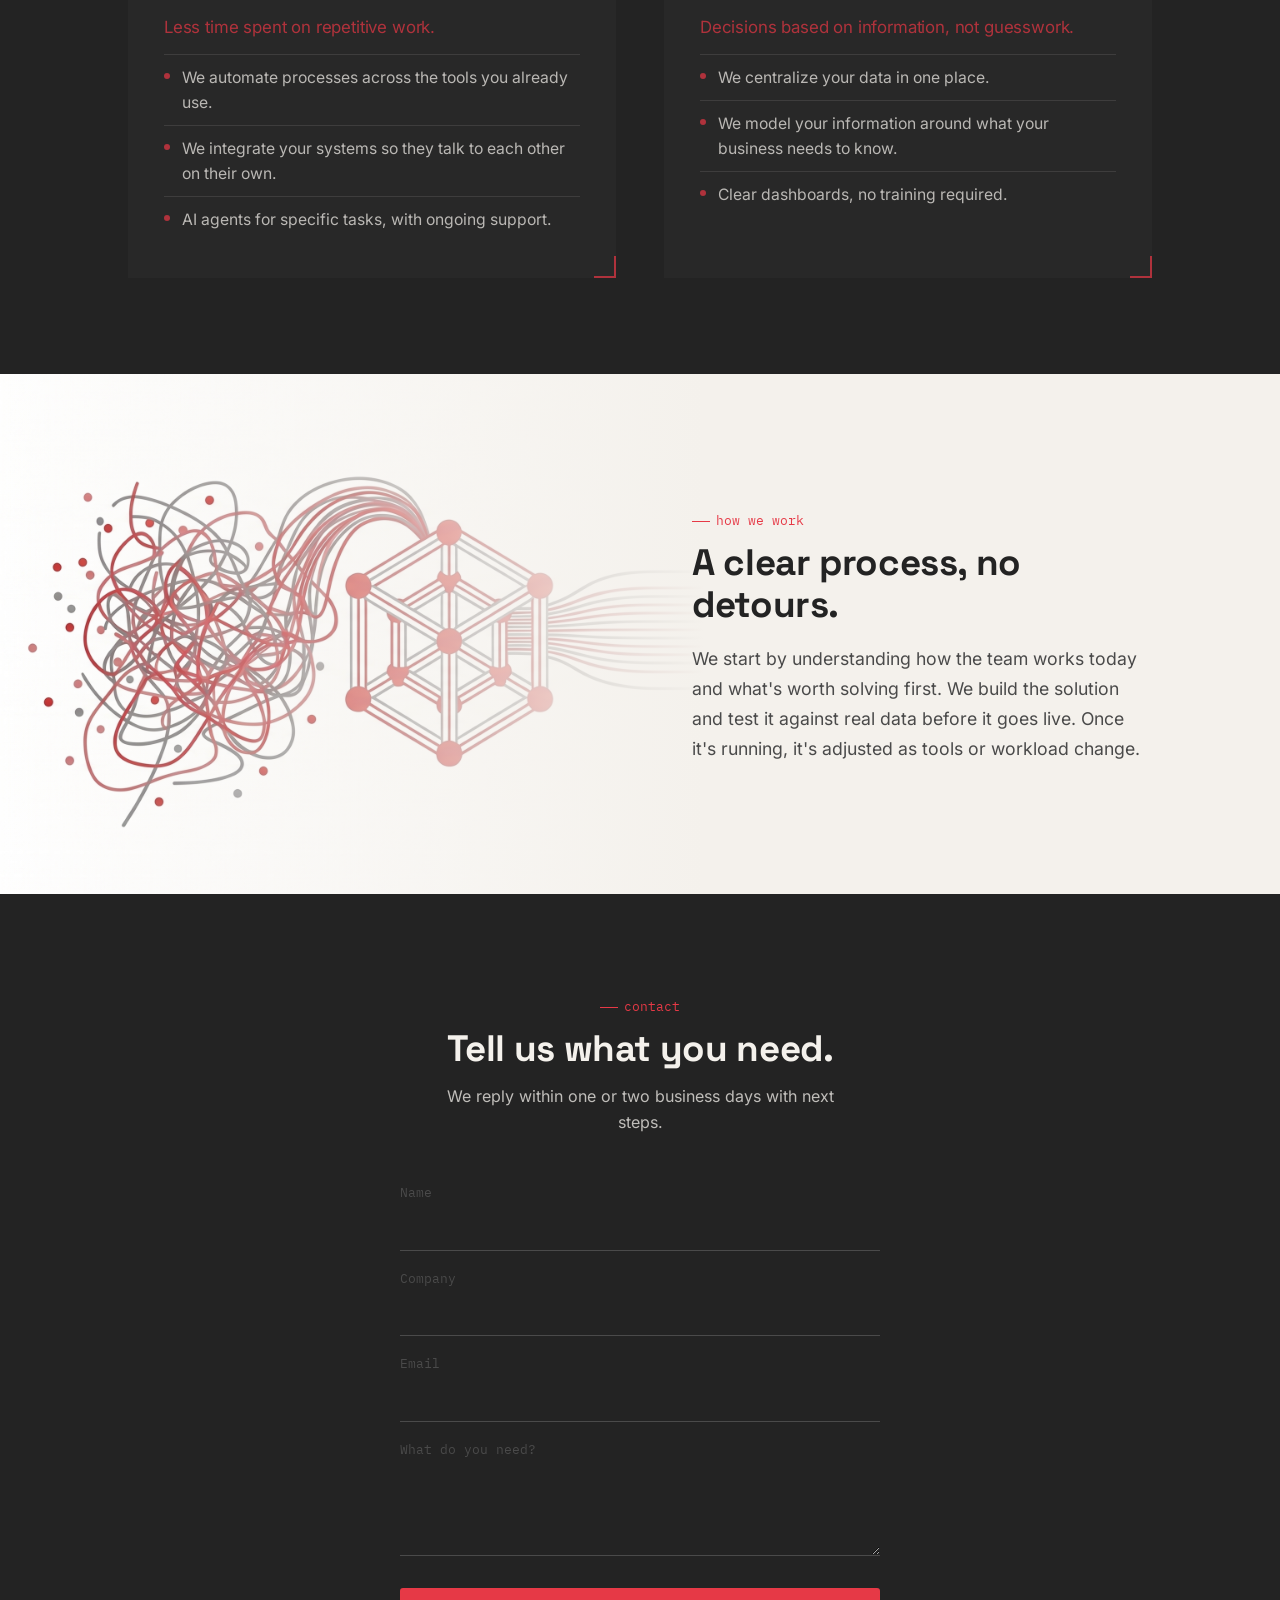
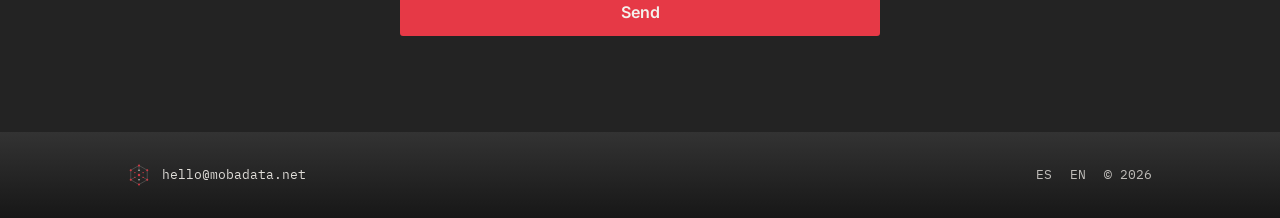
==== commit 03b6d460: "Cache-bust favicon links so browsers pick up the new icon" ====
--- a/en/index.html
+++ b/en/index.html
@@ -15,10 +15,10 @@
 <link rel="alternate" hreflang="en" href="https://mobadata.net/en/">
 <link rel="alternate" hreflang="es" href="https://mobadata.net/">
 <link rel="alternate" hreflang="x-default" href="https://mobadata.net/">
-<link rel="icon" type="image/svg+xml" href="/icons/favicon.svg">
-<link rel="icon" type="image/png" sizes="32x32" href="/icons/favicon-32.png">
-<link rel="icon" type="image/png" sizes="16x16" href="/icons/favicon-16.png">
-<link rel="apple-touch-icon" sizes="180x180" href="/icons/favicon-180.png">
+<link rel="icon" type="image/svg+xml" href="/icons/favicon.svg?v=2">
+<link rel="icon" type="image/png" sizes="32x32" href="/icons/favicon-32.png?v=2">
+<link rel="icon" type="image/png" sizes="16x16" href="/icons/favicon-16.png?v=2">
+<link rel="apple-touch-icon" sizes="180x180" href="/icons/favicon-180.png?v=2">
 <link rel="stylesheet" href="/styles.css">
 </head>
 <body>
--- a/styles.css
+++ b/styles.css
@@ -467,7 +467,7 @@
 .process-section {
   background-color: var(--bone);
   background-image:
-    linear-gradient(90deg, rgba(244,241,236,0) 0%, rgba(244,241,236,0.6) 55%, var(--bone) 80%),
+    linear-gradient(90deg, rgba(244,241,236,0) 0%, rgba(244,241,236,0.6) 32%, var(--bone) 55%),
     url('/images/how-we-work.jpg');
   background-size: cover;
   background-position: center left;
